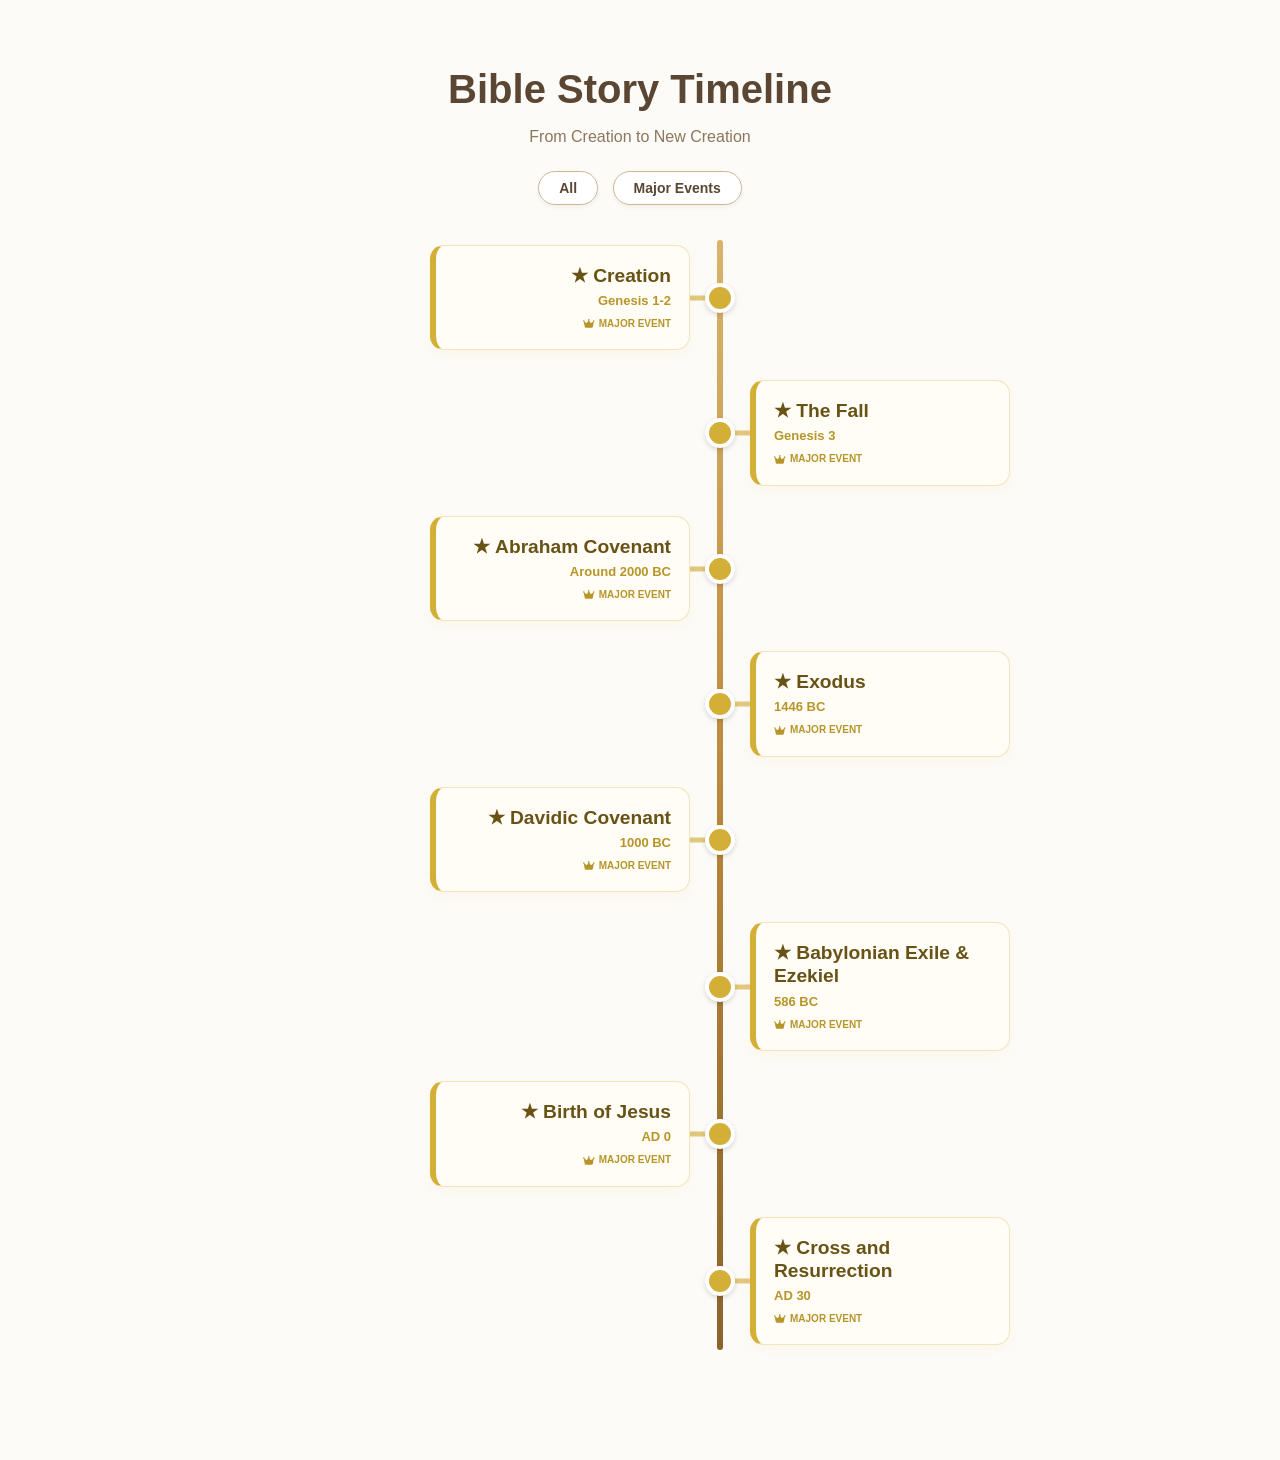
==== index.html @ 594bf382 "initial" ====
<!DOCTYPE html>
<html lang="en">

<head>
  <meta charset="UTF-8">
  <meta name="viewport" content="width=device-width, initial-scale=1.0">
  <title>Bible Timeline</title>
  <link rel="stylesheet" href="style.css">
  <link rel="stylesheet" href="https://cdnjs.cloudflare.com/ajax/libs/font-awesome/6.4.0/css/all.min.css">
</head>

<body>

  <header>
    <h1>Bible Story Timeline</h1>
    <p>From Creation to New Creation</p>
    <div class="filters">
      <button onclick="filterEvents('all')">All</button>
      <button onclick="filterEvents('major')">Major Events</button>
      <!-- <button onclick="filterEvents('minor')">Minor Events</button> -->
    </div>
  </header>

  <div class="page">
    <div id="leftDetail" class="detail left-detail"></div>

    <div id="timeline" class="timeline"></div>

    <div id="rightDetail" class="detail right-detail"></div>
  </div>

  <div id="mobileModal" class="modal-overlay" onclick="closeMobileModal(event)">
    <div class="modal-content">
      <button class="modal-close" onclick="closeMobileModal(event)">
        <i class="fa-solid fa-xmark"></i>
      </button>
      <div id="modalBody"></div>
    </div>
  </div>

  <script src="app.js"></script>
</body>

</html>
---- style.css ----
body {
  margin: 0;
  font-family: "Segoe UI", -apple-system, BlinkMacSystemFont, Roboto, sans-serif;
  background: #fdfbf7;
  color: #3e3225;
}

header {
  text-align: center;
  padding: 40px 20px 20px;
}

header h1 {
  font-size: 40px;
  color: #5a4632;
  margin-bottom: 8px;
  font-weight: 800;
}

header p {
  font-size: 16px;
  color: #8c765c;
  margin-bottom: 20px;
}

.filters button {
  padding: 8px 20px;
  border-radius: 25px;
  border: 1px solid #d1b894;
  background: white;
  color: #5a4632;
  font-size: 14px;
  cursor: pointer;
  margin: 5px;
  font-weight: 600;
  transition: all 0.25s ease;
  box-shadow: 0 2px 5px rgba(0,0,0,0.05);
}

.filters button:hover {
  background: #f3eae0;
  border-color: #b08b57;
  transform: translateY(-1px);
}

/* =================
DESKTOP GRID LAYOUT (PERFECTLY CENTERED)
================= */
.page {
  display: grid;
  grid-template-columns: minmax(340px, 1fr) 640px minmax(340px, 1fr);
  gap: 40px;
  max-width: 1600px;
  margin: 0 auto 100px;
  padding: 0 20px;
  align-items: start;
}

/* =================
DESKTOP DETAIL CARD PANELS
================= */
.detail {
  background: white;
  border-radius: 16px;
  padding: 24px;
  box-shadow: 0 12px 30px rgba(90, 70, 50, 0.12);
  border: 1px solid rgba(210, 184, 148, 0.2);
  position: sticky;
  top: 40px; 
  height: max-content;
  max-height: calc(100vh - 80px);
  overflow: hidden; /* Prevent both vertical and horizontal scrollbars */
  
  /* Prevent layout shift */
  visibility: hidden;
  opacity: 0;
  pointer-events: none;
  transition: opacity 0.3s ease, transform 0.3s ease, visibility 0.3s;
  transform: translateY(10px);
}

.detail.show {
  visibility: visible;
  opacity: 1;
  pointer-events: auto;
  transform: translateY(0);
}

/* Directional Arrows pointing to the active dot */
.detail::after {
  content: "";
  position: absolute;
  top: var(--arrowY, 40px);
  width: 0;
  height: 0;
  border-style: solid;
  transition: top 0.25s cubic-bezier(0.4, 0, 0.2, 1);
}

.left-detail::after {
  right: -12px;
  border-width: 12px 0 12px 12px;
  border-color: transparent transparent transparent white;
  filter: drop-shadow(4px 2px 2px rgba(90, 70, 50, 0.04));
}

.right-detail::after {
  left: -12px;
  border-width: 12px 12px 12px 0;
  border-color: transparent white transparent transparent;
  filter: drop-shadow(-4px 2px 2px rgba(90, 70, 50, 0.04));
}

/* Space-Saving Content Formats */
.detail h2, .modal-content h2 { color: #5a4632; font-size: 24px; margin-top: 0; margin-bottom: 4px; }
.detail .year, .modal-content .year { display: inline-block; font-size: 13px; color: #b08b57; background: #fbf7f0; padding: 3px 10px; border-radius: 10px; margin-bottom: 12px; border: 1px solid #ebdcc5; font-weight: 600; }
.detail h3, .modal-content h3 { font-size: 13px; text-transform: uppercase; letter-spacing: 0.5px; color: #8c765c; margin-top: 14px; margin-bottom: 4px; padding-bottom: 2px; }
.detail p, .modal-content p, .detail .inline-list, .modal-content .inline-list { font-size: 14px; line-height: 1.5; color: #4a3e31; margin: 0; }
.detail h3 i, .modal-content h3 i { margin-right: 6px; color: #b08b57; }

/* =================
TIMELINE TRACK
================= */
.timeline {
  position: relative;
  box-sizing: border-box;
}

.timeline::before {
  content: "";
  position: absolute;
  left: 50%;
  top: 10px;
  bottom: 10px;
  width: 6px;
  background: linear-gradient(to bottom, #D8B56A, #B98938, #8A642D);
  transform: translateX(-50%);
  z-index: 1;
  border-radius: 999px;
}

.event {
  width: 50%;
  padding: 15px 30px;
  position: relative;
  box-sizing: border-box;
}

.event.left { left: 0; text-align: right; }
.event.right { left: 50%; text-align: left; }

/* =================
CONNECTOR LINES
================= */
.event::before {
  content: "";
  position: absolute;
  top: 50%;
  transform: translateY(-50%);
  height: 4px;
  z-index: 1;
  transition: background 0.3s ease;
}
.event.minor::before { background: #cbd5e1; }
.event.major::before { background: #e2c77d; height: 5px; }

.event.left::before { right: 0; width: 30px; }
.event.right::before { left: 0; width: 30px; }
.event.left.active::before { background: #D4AF37; }
.event.right.active::before { background: #D4AF37; }

/* =================
EVENT CARDS HIERARCHY
================= */
.card {
  border-radius: 14px;
  padding: 18px;
  cursor: pointer;
  position: relative;
  z-index: 2;
  transition: transform .25s, box-shadow .25s, border-color .25s;
}

.card h2 { margin: 0; font-size: 1.2rem; font-weight: 700; line-height: 1.2; }
.card .year { font-size: 13px; margin-top: 6px; font-weight: 600; }

.label {
  display: inline-flex;
  align-items: center;
  gap: 5px;
  font-size: 10px;
  font-weight: 700;
  margin-top: 10px;
}

/* Major (Gold Theme) */
.major .card {
  background: #fffdf6;
  border: 1px solid rgba(212, 175, 55, 0.3);
  border-left: 6px solid #D4AF37;
  box-shadow: 0 4px 12px rgba(212, 175, 55, 0.06);
}
.major .card h2 { color: #685216; }
.major .card .year { color: #b79528; }
.major-label { color: #b79528; }
.major .card:hover { transform: translateY(-4px) scale(1.02); box-shadow: 0 14px 28px rgba(212, 175, 55, 0.16); }

/* Minor (Blue/Grey Theme) */
.minor .card {
  background: white;
  border: 1px solid rgba(91, 125, 189, 0.15);
  border-left: 4px solid #5B7DBD;
  box-shadow: 0 4px 12px rgba(90, 70, 50, 0.03);
}
.minor .card h2 { color: #334155; }
.minor .card .year { color: #64748b; }
.minor-label { color: #5B7DBD; }
.minor .card:hover { transform: translateY(-4px) scale(1.02); box-shadow: 0 14px 28px rgba(90, 70, 50, 0.1); }

/* =================
TIMELINE DOTS
================= */
.dot {
  position: absolute;
  top: 50%;
  border-radius: 50%;
  cursor: pointer;
  z-index: 3;
  transition: transform 0.25s, box-shadow 0.25s;
}

.event.left .dot { right: 0; transform: translate(50%, -50%); }
.event.right .dot { left: 0; transform: translate(-50%, -50%); }

.major .dot { width: 22px; height: 22px; background: #D4AF37; border: 4px solid white; box-shadow: 0 2px 5px rgba(0,0,0,0.15); }
.minor .dot { width: 14px; height: 14px; background: #5B7DBD; border: 3px solid white; box-shadow: 0 2px 4px rgba(0,0,0,0.1); }

/* Active Selection States */
.event.active.major .card { border: 2px solid #D4AF37; border-left: 6px solid #D4AF37; box-shadow: 0 0 0 4px rgba(212, 175, 55, 0.2); }
.event.active.minor .card { border: 2px solid #5B7DBD; border-left: 4px solid #5B7DBD; box-shadow: 0 0 0 4px rgba(91, 125, 189, 0.2); }
.event.active.major .dot { box-shadow: 0 0 0 8px rgba(212, 175, 55, 0.25); transform: translate(calc(var(--dir, 1) * 50%), -50%) scale(1.2); }
.event.active.minor .dot { box-shadow: 0 0 0 6px rgba(91, 125, 189, 0.25); transform: translate(calc(var(--dir, 1) * 50%), -50%) scale(1.25); }
.event.left { --dir: 1; }
.event.right { --dir: -1; }

/* =================
MOBILE RESPONSIVE MODAL OVERLAY
================= */
.modal-overlay {
  position: fixed;
  top: 0; left: 0;
  width: 100%; height: 100%;
  background: rgba(62, 50, 37, 0.6);
  backdrop-filter: blur(4px);
  z-index: 100;
  display: flex;
  align-items: center;
  justify-content: center;
  opacity: 0;
  pointer-events: none;
  transition: opacity 0.3s ease;
  padding: 20px;
  box-sizing: border-box;
}

.modal-overlay.show {
  opacity: 1;
  pointer-events: auto;
}

.modal-content {
  background: white;
  width: 100%;
  max-width: 500px;
  border-radius: 20px;
  padding: 30px 24px 24px;
  position: relative;
  box-shadow: 0 20px 40px rgba(0,0,0,0.2);
  transform: translateY(20px);
  transition: transform 0.3s ease;
  max-height: 90vh;
  overflow-y: auto;
}

.modal-overlay.show .modal-content {
  transform: translateY(0);
}

.modal-close {
  position: absolute;
  top: 16px;
  right: 16px;
  background: #f3eae0;
  border: none;
  width: 32px;
  height: 32px;
  border-radius: 50%;
  display: flex;
  align-items: center;
  justify-content: center;
  cursor: pointer;
  color: #5a4632;
  font-size: 16px;
  transition: background 0.2s;
}

.modal-close:hover {
  background: #ebdcc5;
}

/* =================
RESPONSIVE DESIGN SYSTEM MEDIA QUERY
================= */
@media (max-width: 992px) {
  /* Collapse to a single-column layout on smaller viewports */
  .page {
    grid-template-columns: 1fr;
    gap: 0;
    max-width: 650px;
  }
  
  /* Hide standard desktop detail panels entirely */
  .detail {
    display: none !important;
  }

  /* Force the central guide track line to align left side */
  .timeline::before {
    left: 20px;
    transform: none;
  }

  /* Overwrite alternating positions into a single down-track flow */
  .event.left, .event.right {
    width: 100%;
    left: 0;
    padding-left: 50px;
    padding-right: 10px;
    text-align: left;
  }

  /* Force horizontal connection stems to target the left-aligned track */
  .event::before {
    left: 20px !important;
    right: auto !important;
    width: 30px !important;
  }

  /* Re-route individual event dots cleanly over the left track guide */
  .event.left .dot, .event.right .dot {
    left: 20px !important;
    right: auto !important;
    transform: translate(-50%, -50%) !important;
  }
  
  .event.active.major .dot, .event.active.minor .dot {
    transform: translate(-50%, -50%) scale(1.2) !important;
  }
}
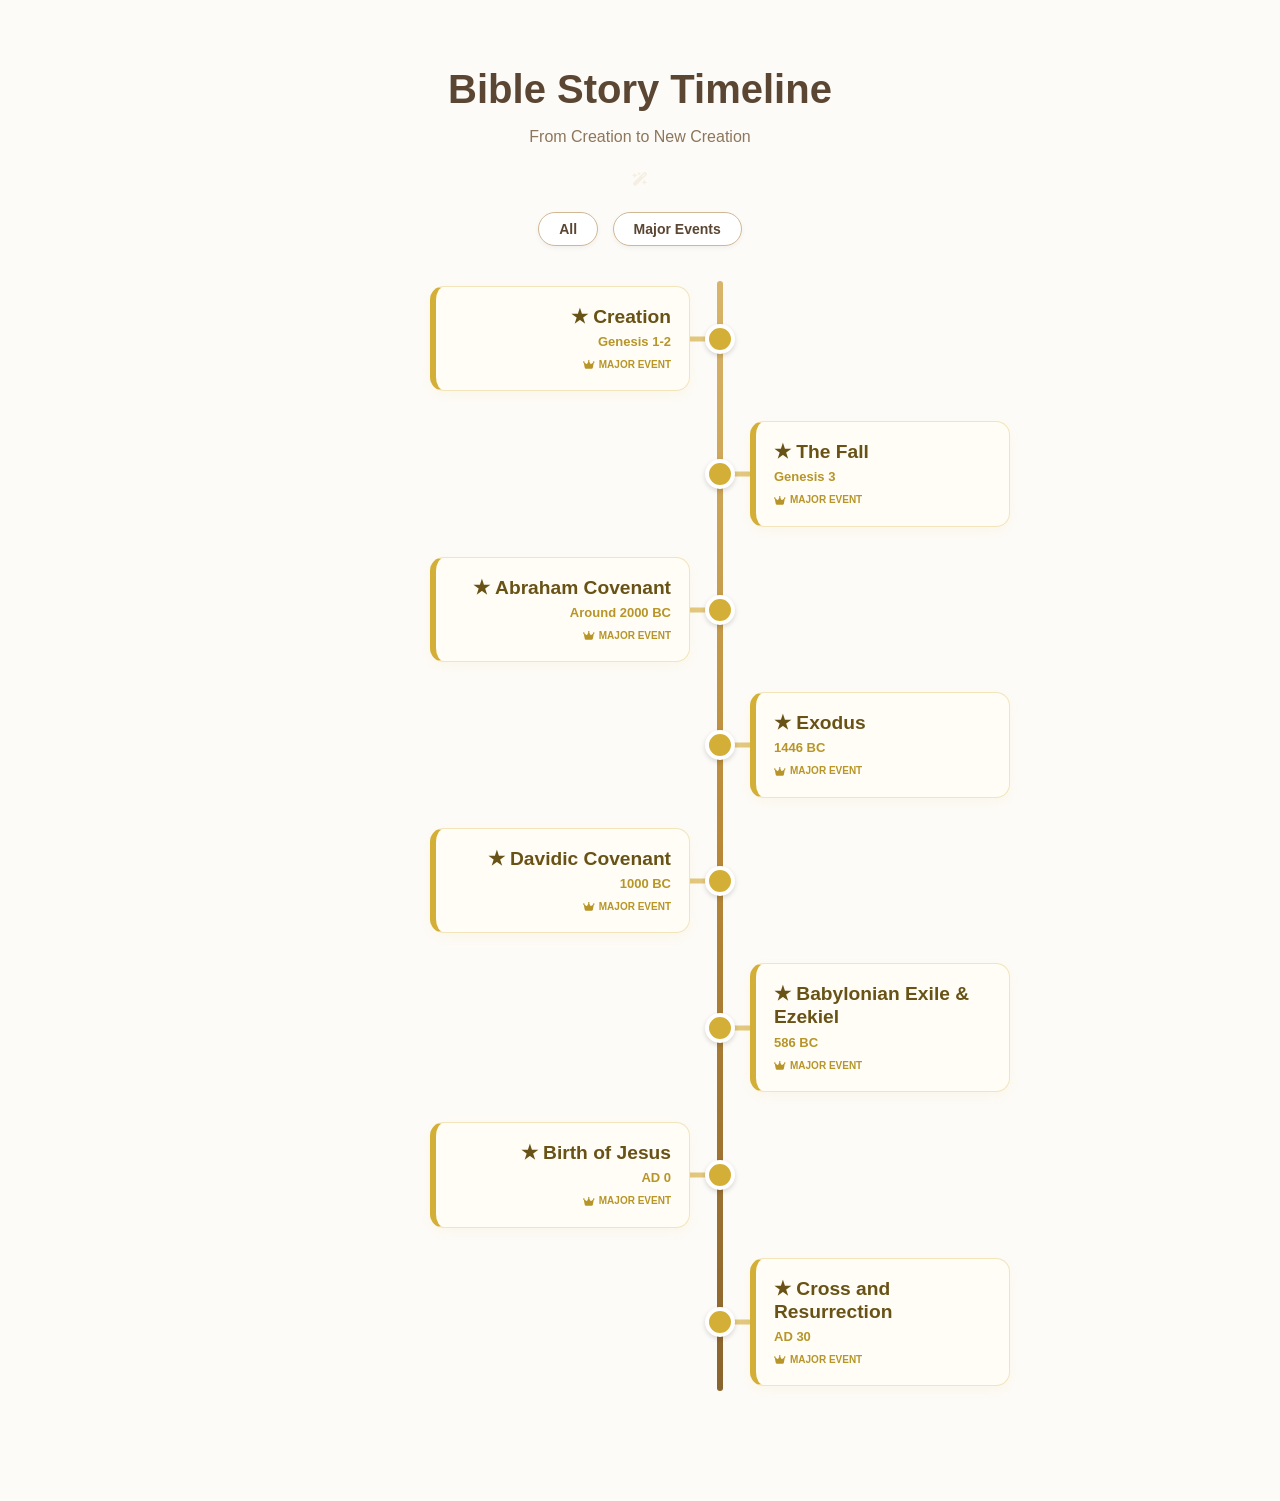
==== commit e1943671: "add easter egg" ====
--- a/index.html
+++ b/index.html
@@ -14,6 +14,11 @@
   <header>
     <h1>Bible Story Timeline</h1>
     <p>From Creation to New Creation</p>
+
+    <button id="easterEggBtn" class="easter-egg-btn" onclick="revealEasterEgg()" title="???">
+      <i class="fa-solid fa-wand-magic-sparkles"></i>
+    </button>
+
     <div class="filters">
       <button onclick="filterEvents('all')">All</button>
       <button onclick="filterEvents('major')">Major Events</button>
--- a/style.css
+++ b/style.css
@@ -1,3 +1,47 @@
+/* =================
+EASTER EGG BUTTON
+================= */
+.easter-egg-btn {
+  background: transparent;
+  border: none;
+  color: #ebdcc5;
+  /* Blends closely into the warm background */
+  cursor: pointer;
+  font-size: 14px;
+  margin-bottom: 15px;
+  padding: 5px;
+  transition: all 0.3s ease;
+  opacity: 0.4;
+}
+
+.easter-egg-btn:hover {
+  opacity: 1;
+  color: #b08b57;
+  transform: scale(1.2) rotate(15deg);
+}
+
+/* State when the user clicks and unlocks it */
+.easter-egg-btn.unlocked {
+  opacity: 1;
+  color: #D4AF37;
+  text-shadow: 0 0 8px rgba(212, 175, 55, 0.6);
+  animation: pulseGold 2s infinite;
+}
+
+@keyframes pulseGold {
+  0% {
+    transform: scale(1);
+  }
+
+  50% {
+    transform: scale(1.1);
+  }
+
+  100% {
+    transform: scale(1);
+  }
+}
+
 body {
   margin: 0;
   font-family: "Segoe UI", -apple-system, BlinkMacSystemFont, Roboto, sans-serif;
@@ -34,7 +78,7 @@
   margin: 5px;
   font-weight: 600;
   transition: all 0.25s ease;
-  box-shadow: 0 2px 5px rgba(0,0,0,0.05);
+  box-shadow: 0 2px 5px rgba(0, 0, 0, 0.05);
 }
 
 .filters button:hover {
@@ -66,11 +110,12 @@
   box-shadow: 0 12px 30px rgba(90, 70, 50, 0.12);
   border: 1px solid rgba(210, 184, 148, 0.2);
   position: sticky;
-  top: 40px; 
+  top: 40px;
   height: max-content;
   max-height: calc(100vh - 80px);
-  overflow: hidden; /* Prevent both vertical and horizontal scrollbars */
-  
+  overflow: hidden;
+  /* Prevent both vertical and horizontal scrollbars */
+
   /* Prevent layout shift */
   visibility: hidden;
   opacity: 0;
@@ -111,12 +156,70 @@
   filter: drop-shadow(-4px 2px 2px rgba(90, 70, 50, 0.04));
 }
 
-/* Space-Saving Content Formats */
-.detail h2, .modal-content h2 { color: #5a4632; font-size: 24px; margin-top: 0; margin-bottom: 4px; }
-.detail .year, .modal-content .year { display: inline-block; font-size: 13px; color: #b08b57; background: #fbf7f0; padding: 3px 10px; border-radius: 10px; margin-bottom: 12px; border: 1px solid #ebdcc5; font-weight: 600; }
-.detail h3, .modal-content h3 { font-size: 13px; text-transform: uppercase; letter-spacing: 0.5px; color: #8c765c; margin-top: 14px; margin-bottom: 4px; padding-bottom: 2px; }
-.detail p, .modal-content p, .detail .inline-list, .modal-content .inline-list { font-size: 14px; line-height: 1.5; color: #4a3e31; margin: 0; }
-.detail h3 i, .modal-content h3 i { margin-right: 6px; color: #b08b57; }
+/* Space-Saving Content Formats & Readability Polishes */
+.detail h2,
+.modal-content h2 {
+  color: #5a4632;
+  font-size: 24px;
+  margin-top: 0;
+  margin-bottom: 4px;
+}
+
+.detail .year,
+.modal-content .year {
+  display: inline-block;
+  font-size: 13px;
+  color: #b08b57;
+  background: #fbf7f0;
+  padding: 3px 10px;
+  border-radius: 10px;
+  margin-bottom: 12px;
+  border: 1px solid #ebdcc5;
+  font-weight: 600;
+}
+
+/* UPDATED: Structured spacing and grid adjustments for text alignment */
+.detail h3,
+.modal-content h3 {
+  font-size: 13px;
+  text-transform: uppercase;
+  letter-spacing: 0.8px;
+  color: #8c765c;
+  margin-top: 20px;
+  margin-bottom: 6px;
+  font-weight: 700;
+  display: flex;
+  align-items: center;
+  gap: 8px;
+}
+
+/* UPDATED: Subtle border dividers that do not render on the first section element */
+.detail h3:not(:first-of-type),
+.modal-content h3:not(:first-of-type) {
+  border-top: 1px solid rgba(210, 184, 148, 0.25);
+  padding-top: 16px;
+  margin-top: 22px;
+}
+
+/* UPDATED: Muted text adjustments to establish clearer line contrast boundaries */
+.detail p,
+.modal-content p,
+.detail .inline-list,
+.modal-content .inline-list {
+  font-size: 14.5px;
+  line-height: 1.6;
+  color: #574c3f;
+  margin: 0;
+}
+
+/* UPDATED: Mutes icons slightly so they support readability instead of competing for color attention */
+.detail h3 i,
+.modal-content h3 i {
+  margin-right: 6px;
+  color: #b08b57;
+  opacity: 0.85;
+  font-size: 14px;
+}
 
 /* =================
 TIMELINE TRACK
@@ -146,8 +249,15 @@
   box-sizing: border-box;
 }
 
-.event.left { left: 0; text-align: right; }
-.event.right { left: 50%; text-align: left; }
+.event.left {
+  left: 0;
+  text-align: right;
+}
+
+.event.right {
+  left: 50%;
+  text-align: left;
+}
 
 /* =================
 CONNECTOR LINES
@@ -161,13 +271,33 @@
   z-index: 1;
   transition: background 0.3s ease;
 }
-.event.minor::before { background: #cbd5e1; }
-.event.major::before { background: #e2c77d; height: 5px; }
-
-.event.left::before { right: 0; width: 30px; }
-.event.right::before { left: 0; width: 30px; }
-.event.left.active::before { background: #D4AF37; }
-.event.right.active::before { background: #D4AF37; }
+
+.event.minor::before {
+  background: #cbd5e1;
+}
+
+.event.major::before {
+  background: #e2c77d;
+  height: 5px;
+}
+
+.event.left::before {
+  right: 0;
+  width: 30px;
+}
+
+.event.right::before {
+  left: 0;
+  width: 30px;
+}
+
+.event.left.active::before {
+  background: #D4AF37;
+}
+
+.event.right.active::before {
+  background: #D4AF37;
+}
 
 /* =================
 EVENT CARDS HIERARCHY
@@ -181,8 +311,18 @@
   transition: transform .25s, box-shadow .25s, border-color .25s;
 }
 
-.card h2 { margin: 0; font-size: 1.2rem; font-weight: 700; line-height: 1.2; }
-.card .year { font-size: 13px; margin-top: 6px; font-weight: 600; }
+.card h2 {
+  margin: 0;
+  font-size: 1.2rem;
+  font-weight: 700;
+  line-height: 1.2;
+}
+
+.card .year {
+  font-size: 13px;
+  margin-top: 6px;
+  font-weight: 600;
+}
 
 .label {
   display: inline-flex;
@@ -200,10 +340,23 @@
   border-left: 6px solid #D4AF37;
   box-shadow: 0 4px 12px rgba(212, 175, 55, 0.06);
 }
-.major .card h2 { color: #685216; }
-.major .card .year { color: #b79528; }
-.major-label { color: #b79528; }
-.major .card:hover { transform: translateY(-4px) scale(1.02); box-shadow: 0 14px 28px rgba(212, 175, 55, 0.16); }
+
+.major .card h2 {
+  color: #685216;
+}
+
+.major .card .year {
+  color: #b79528;
+}
+
+.major-label {
+  color: #b79528;
+}
+
+.major .card:hover {
+  transform: translateY(-4px) scale(1.02);
+  box-shadow: 0 14px 28px rgba(212, 175, 55, 0.16);
+}
 
 /* Minor (Blue/Grey Theme) */
 .minor .card {
@@ -212,10 +365,23 @@
   border-left: 4px solid #5B7DBD;
   box-shadow: 0 4px 12px rgba(90, 70, 50, 0.03);
 }
-.minor .card h2 { color: #334155; }
-.minor .card .year { color: #64748b; }
-.minor-label { color: #5B7DBD; }
-.minor .card:hover { transform: translateY(-4px) scale(1.02); box-shadow: 0 14px 28px rgba(90, 70, 50, 0.1); }
+
+.minor .card h2 {
+  color: #334155;
+}
+
+.minor .card .year {
+  color: #64748b;
+}
+
+.minor-label {
+  color: #5B7DBD;
+}
+
+.minor .card:hover {
+  transform: translateY(-4px) scale(1.02);
+  box-shadow: 0 14px 28px rgba(90, 70, 50, 0.1);
+}
 
 /* =================
 TIMELINE DOTS
@@ -229,27 +395,72 @@
   transition: transform 0.25s, box-shadow 0.25s;
 }
 
-.event.left .dot { right: 0; transform: translate(50%, -50%); }
-.event.right .dot { left: 0; transform: translate(-50%, -50%); }
-
-.major .dot { width: 22px; height: 22px; background: #D4AF37; border: 4px solid white; box-shadow: 0 2px 5px rgba(0,0,0,0.15); }
-.minor .dot { width: 14px; height: 14px; background: #5B7DBD; border: 3px solid white; box-shadow: 0 2px 4px rgba(0,0,0,0.1); }
+.event.left .dot {
+  right: 0;
+  transform: translate(50%, -50%);
+}
+
+.event.right .dot {
+  left: 0;
+  transform: translate(-50%, -50%);
+}
+
+.major .dot {
+  width: 22px;
+  height: 22px;
+  background: #D4AF37;
+  border: 4px solid white;
+  box-shadow: 0 2px 5px rgba(0, 0, 0, 0.15);
+}
+
+.minor .dot {
+  width: 14px;
+  height: 14px;
+  background: #5B7DBD;
+  border: 3px solid white;
+  box-shadow: 0 2px 4px rgba(0, 0, 0, 0.1);
+}
 
 /* Active Selection States */
-.event.active.major .card { border: 2px solid #D4AF37; border-left: 6px solid #D4AF37; box-shadow: 0 0 0 4px rgba(212, 175, 55, 0.2); }
-.event.active.minor .card { border: 2px solid #5B7DBD; border-left: 4px solid #5B7DBD; box-shadow: 0 0 0 4px rgba(91, 125, 189, 0.2); }
-.event.active.major .dot { box-shadow: 0 0 0 8px rgba(212, 175, 55, 0.25); transform: translate(calc(var(--dir, 1) * 50%), -50%) scale(1.2); }
-.event.active.minor .dot { box-shadow: 0 0 0 6px rgba(91, 125, 189, 0.25); transform: translate(calc(var(--dir, 1) * 50%), -50%) scale(1.25); }
-.event.left { --dir: 1; }
-.event.right { --dir: -1; }
+.event.active.major .card {
+  border: 2px solid #D4AF37;
+  border-left: 6px solid #D4AF37;
+  box-shadow: 0 0 0 4px rgba(212, 175, 55, 0.2);
+}
+
+.event.active.minor .card {
+  border: 2px solid #5B7DBD;
+  border-left: 4px solid #5B7DBD;
+  box-shadow: 0 0 0 4px rgba(91, 125, 189, 0.2);
+}
+
+.event.active.major .dot {
+  box-shadow: 0 0 0 8px rgba(212, 175, 55, 0.25);
+  transform: translate(calc(var(--dir, 1) * 50%), -50%) scale(1.2);
+}
+
+.event.active.minor .dot {
+  box-shadow: 0 0 0 6px rgba(91, 125, 189, 0.25);
+  transform: translate(calc(var(--dir, 1) * 50%), -50%) scale(1.25);
+}
+
+.event.left {
+  --dir: 1;
+}
+
+.event.right {
+  --dir: -1;
+}
 
 /* =================
 MOBILE RESPONSIVE MODAL OVERLAY
 ================= */
 .modal-overlay {
   position: fixed;
-  top: 0; left: 0;
-  width: 100%; height: 100%;
+  top: 0;
+  left: 0;
+  width: 100%;
+  height: 100%;
   background: rgba(62, 50, 37, 0.6);
   backdrop-filter: blur(4px);
   z-index: 100;
@@ -275,7 +486,7 @@
   border-radius: 20px;
   padding: 30px 24px 24px;
   position: relative;
-  box-shadow: 0 20px 40px rgba(0,0,0,0.2);
+  box-shadow: 0 20px 40px rgba(0, 0, 0, 0.2);
   transform: translateY(20px);
   transition: transform 0.3s ease;
   max-height: 90vh;
@@ -312,13 +523,14 @@
 RESPONSIVE DESIGN SYSTEM MEDIA QUERY
 ================= */
 @media (max-width: 992px) {
+
   /* Collapse to a single-column layout on smaller viewports */
   .page {
     grid-template-columns: 1fr;
     gap: 0;
     max-width: 650px;
   }
-  
+
   /* Hide standard desktop detail panels entirely */
   .detail {
     display: none !important;
@@ -331,7 +543,8 @@
   }
 
   /* Overwrite alternating positions into a single down-track flow */
-  .event.left, .event.right {
+  .event.left,
+  .event.right {
     width: 100%;
     left: 0;
     padding-left: 50px;
@@ -347,13 +560,15 @@
   }
 
   /* Re-route individual event dots cleanly over the left track guide */
-  .event.left .dot, .event.right .dot {
+  .event.left .dot,
+  .event.right .dot {
     left: 20px !important;
     right: auto !important;
     transform: translate(-50%, -50%) !important;
   }
-  
-  .event.active.major .dot, .event.active.minor .dot {
+
+  .event.active.major .dot,
+  .event.active.minor .dot {
     transform: translate(-50%, -50%) scale(1.2) !important;
   }
 }
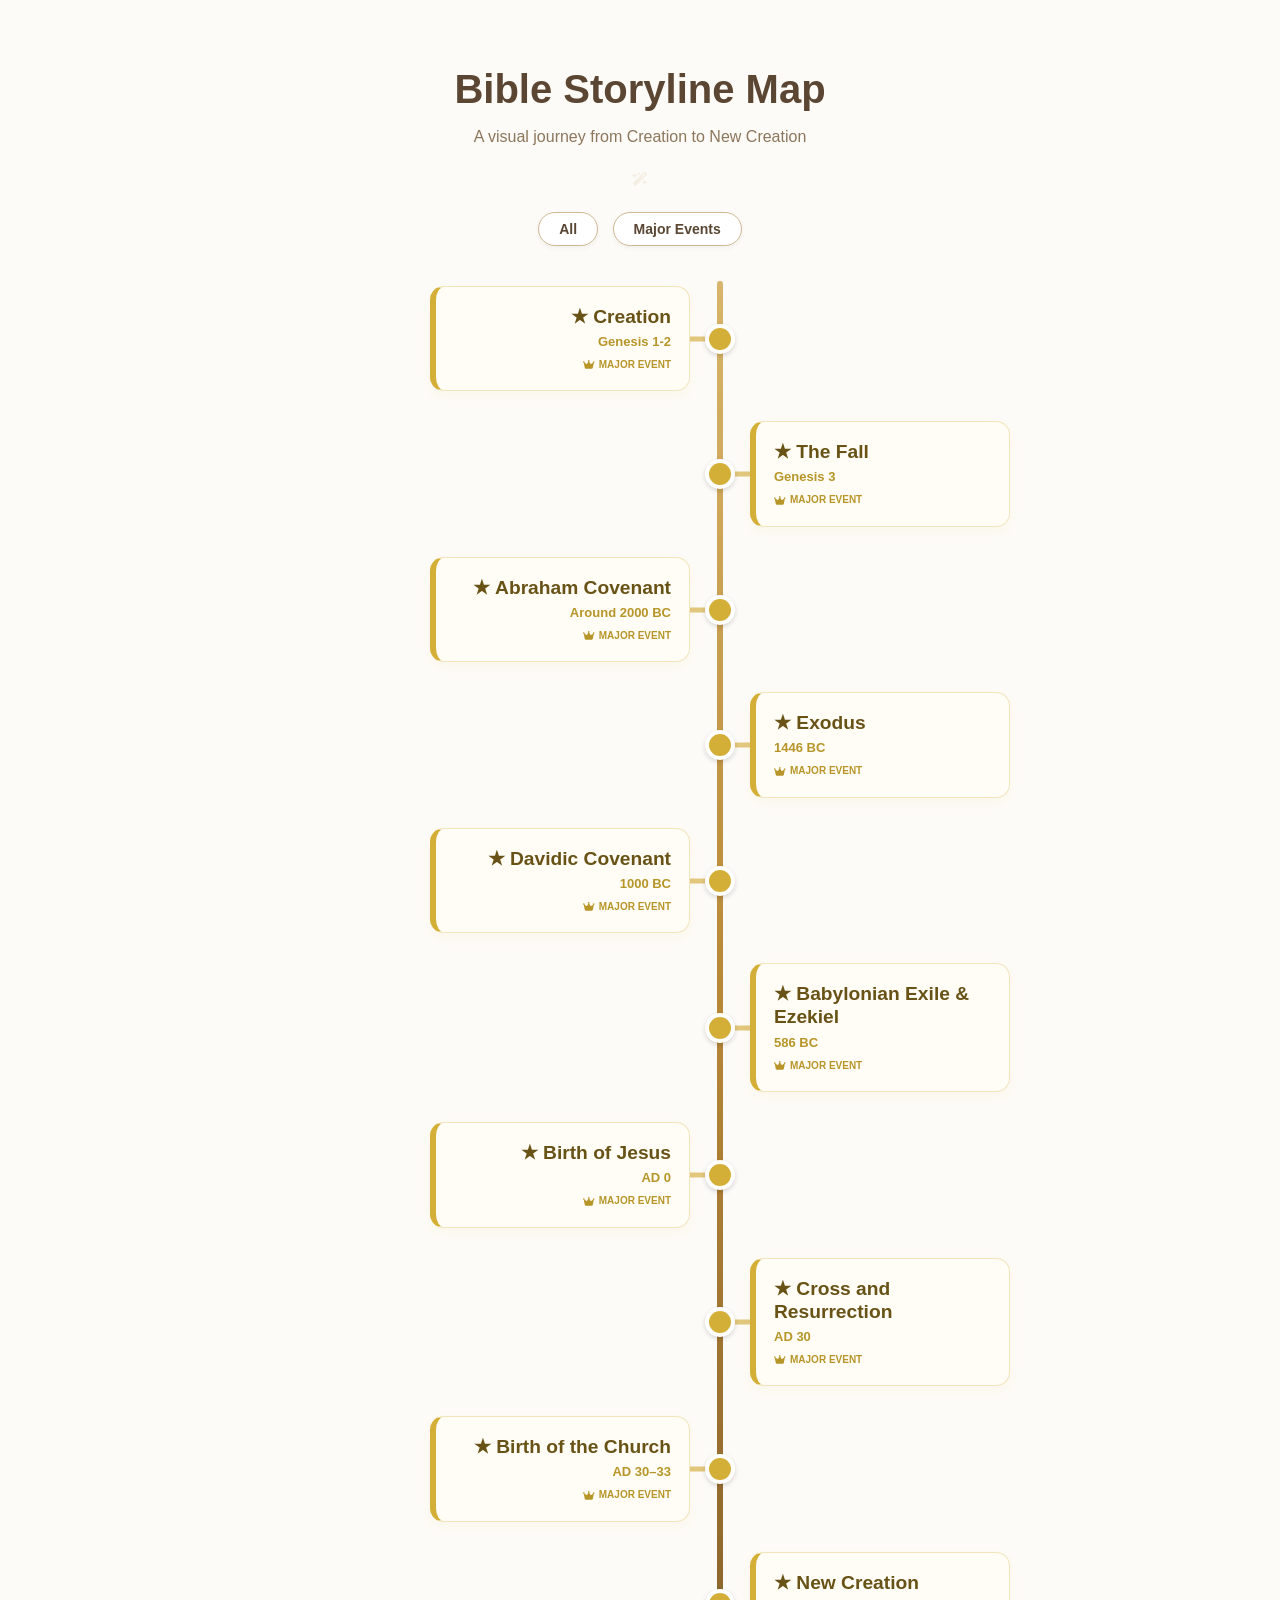
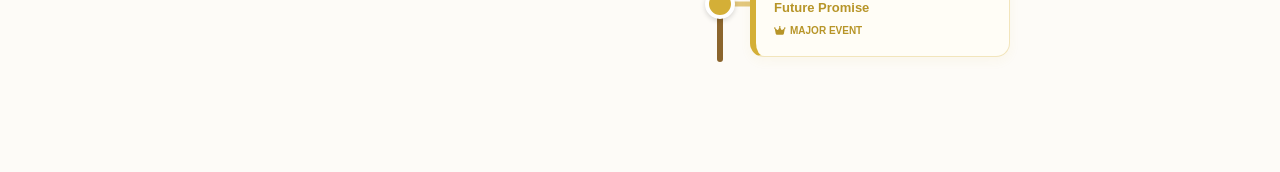
==== commit 66cfd32b: "make cross red and add more content" ====
--- a/index.html
+++ b/index.html
@@ -12,8 +12,8 @@
 <body>
 
   <header>
-    <h1>Bible Story Timeline</h1>
-    <p>From Creation to New Creation</p>
+    <h1>Bible Storyline Map</h1>
+    <p>A visual journey from Creation to New Creation</p>
 
     <button id="easterEggBtn" class="easter-egg-btn" onclick="revealEasterEgg()" title="???">
       <i class="fa-solid fa-wand-magic-sparkles"></i>
--- a/style.css
+++ b/style.css
@@ -103,6 +103,10 @@
 /* =================
 DESKTOP DETAIL CARD PANELS
 ================= */
+.jesus-icon {
+  color: #c62828 !important;
+}
+
 .detail {
   background: white;
   border-radius: 16px;
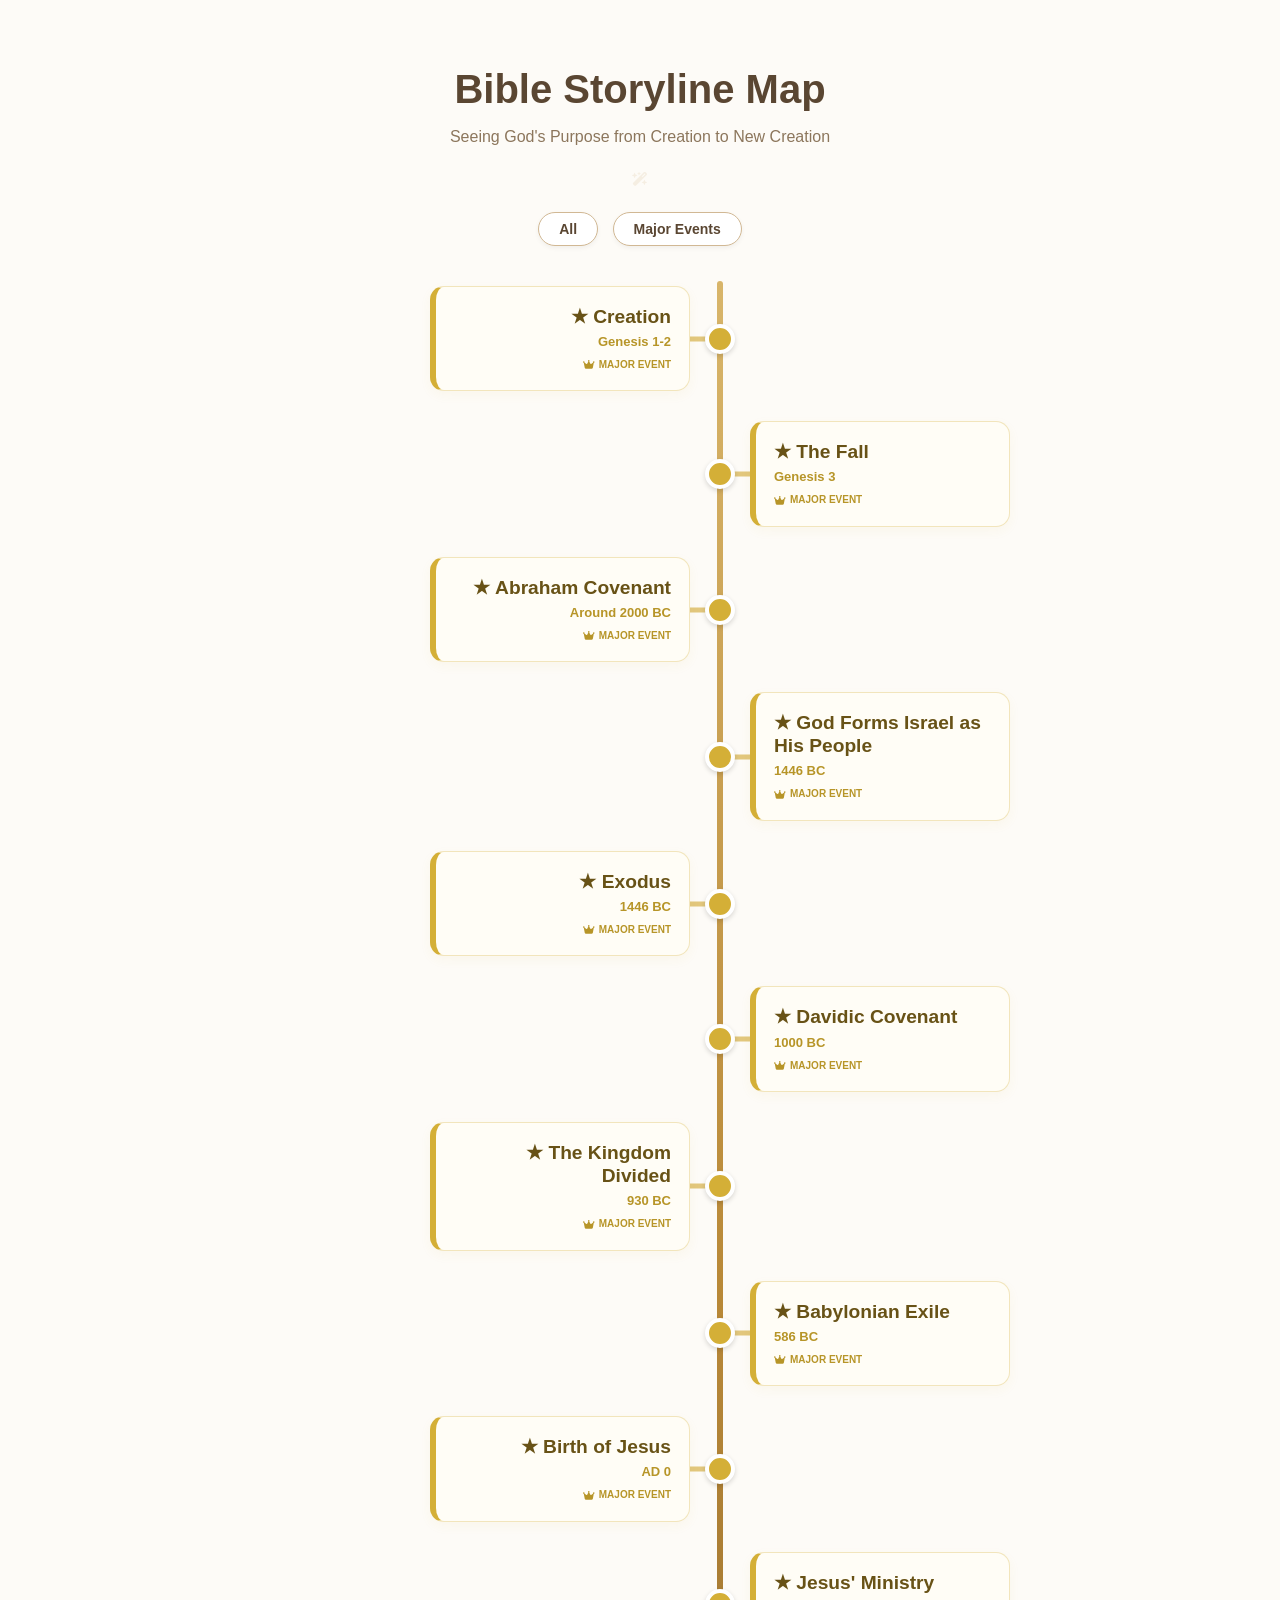
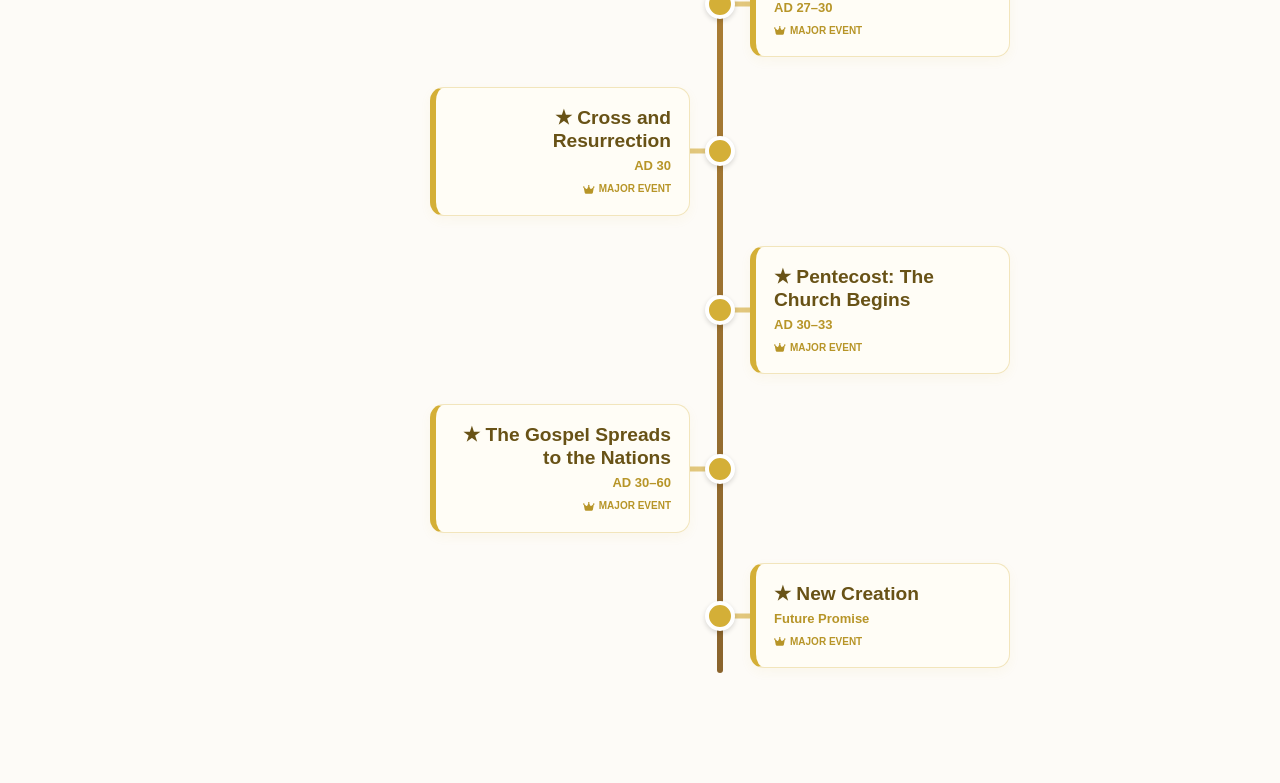
==== commit fc7fb3a5: "." ====
--- a/index.html
+++ b/index.html
@@ -13,7 +13,7 @@
 
   <header>
     <h1>Bible Storyline Map</h1>
-    <p>A visual journey from Creation to New Creation</p>
+    <p>Seeing God's Purpose from Creation to New Creation</p>
 
     <button id="easterEggBtn" class="easter-egg-btn" onclick="revealEasterEgg()" title="???">
       <i class="fa-solid fa-wand-magic-sparkles"></i>
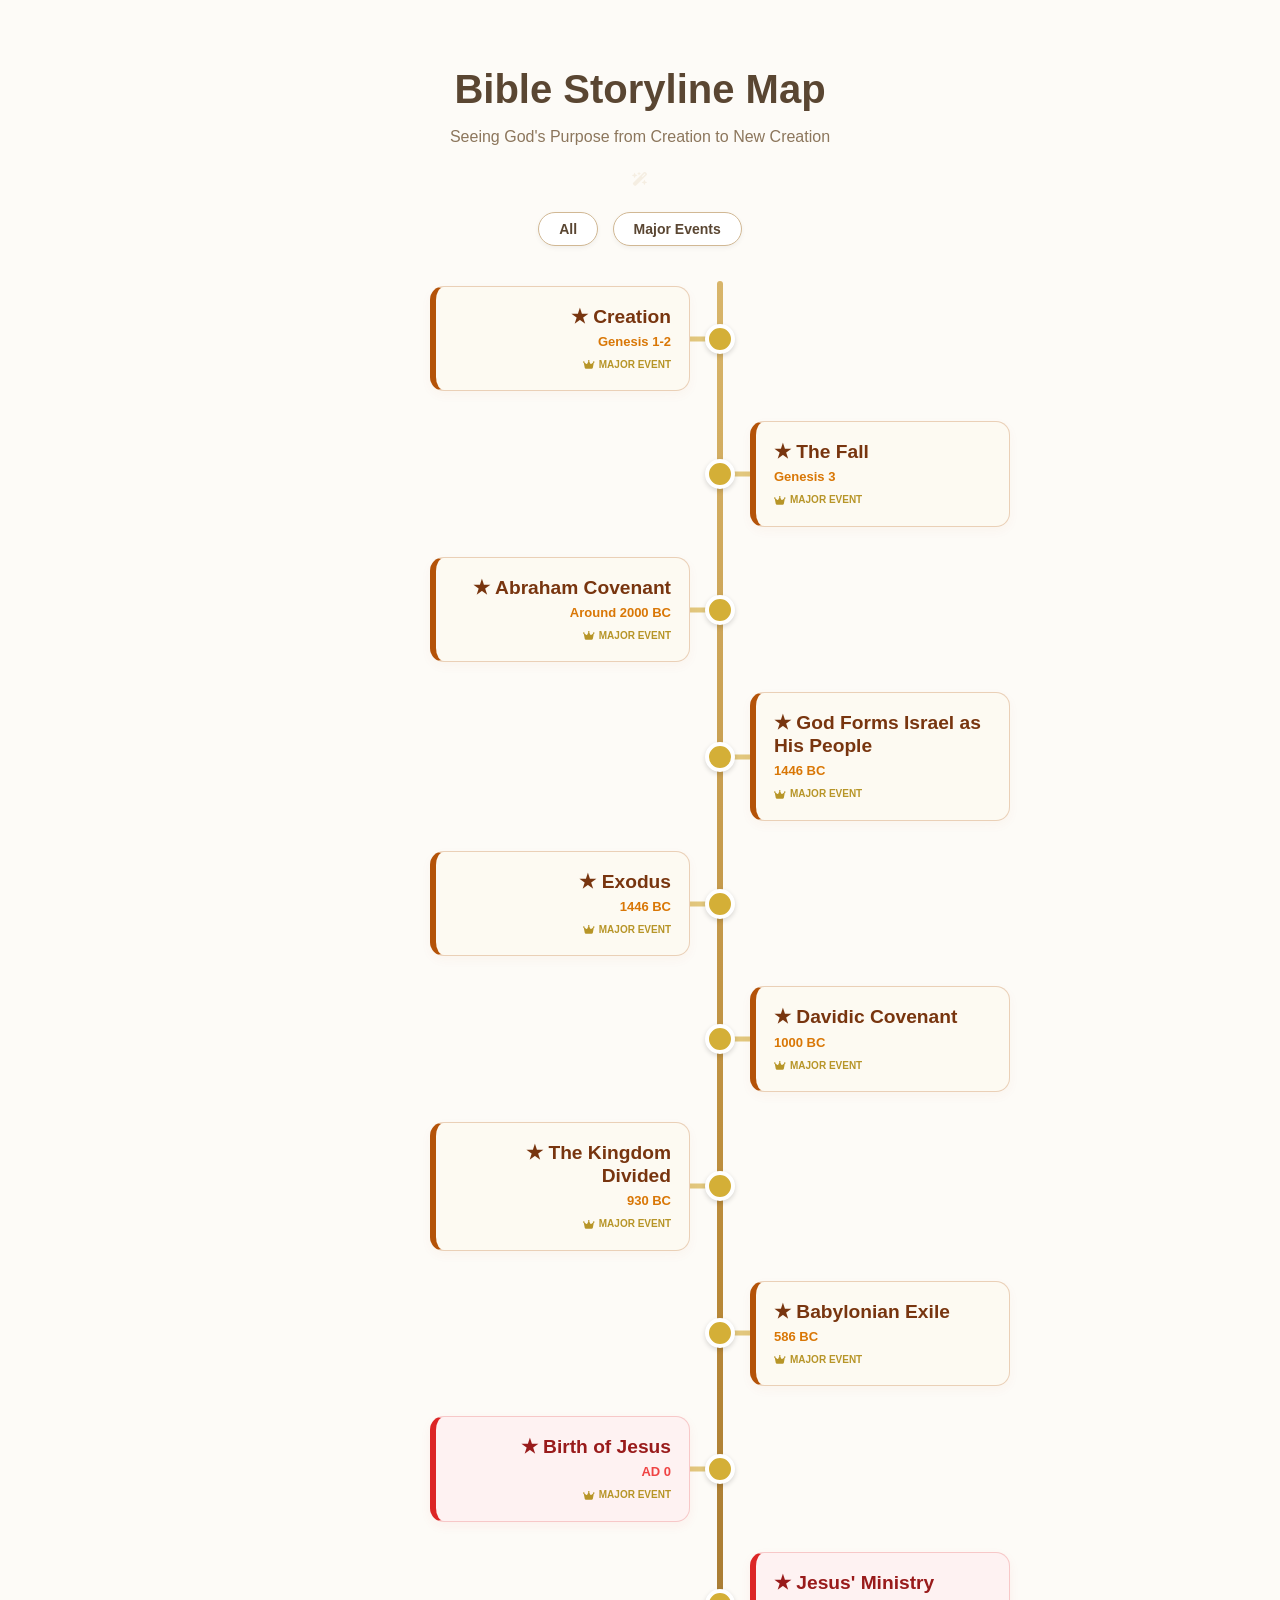
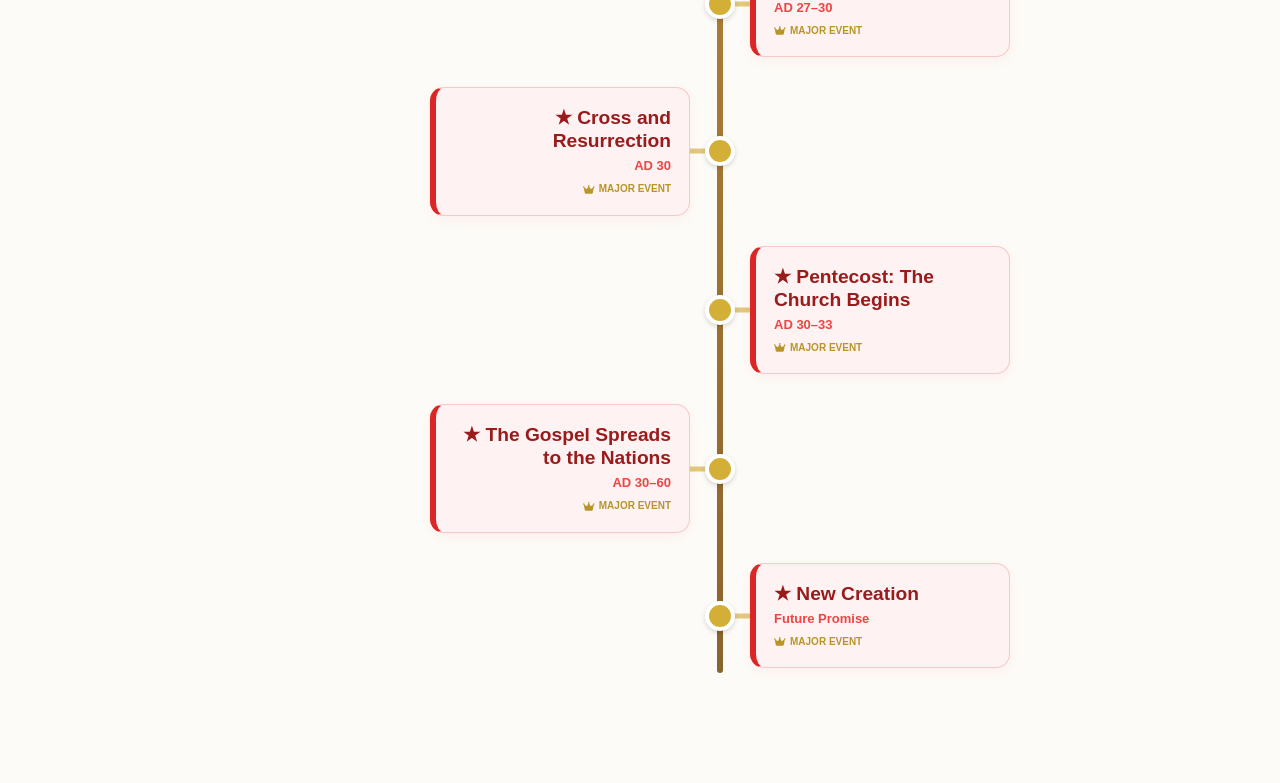
==== commit af5d29bb: "ot and nt and enhance connection to Jesus ui ux" ====
--- a/index.html
+++ b/index.html
@@ -5,7 +5,16 @@
   <meta charset="UTF-8">
   <meta name="viewport" content="width=device-width, initial-scale=1.0">
   <title>Bible Timeline</title>
-  <link rel="stylesheet" href="style.css">
+
+  <!-- 1. Layout boundaries and structural alignment systems -->
+  <link rel="stylesheet" href="css/timeline.css">
+
+  <!-- 2. Reusable core UI blocks and interactive custom components -->
+  <link rel="stylesheet" href="css/ui.css">
+
+  <!-- 3. Overall global application frame hooks and body definitions -->
+  <link rel="stylesheet" href="css/app.css">
+
   <link rel="stylesheet" href="https://cdnjs.cloudflare.com/ajax/libs/font-awesome/6.4.0/css/all.min.css">
 </head>
 
@@ -43,7 +52,13 @@
     </div>
   </div>
 
-  <script src="app.js"></script>
+  <!-- Data object should load first -->
+  <script src="js/events.js"></script>
+
+  <!-- App Logic Layout Blocks -->
+  <script src="js/timeline.js"></script>
+  <script src="js/ui.js"></script>
+  <script src="js/app.js"></script>
 </body>
 
 </html>
--- a/css/timeline.css
+++ b/css/timeline.css
@@ -0,0 +1,190 @@
+/* ==========================================================
+   DESKTOP CORE LAYOUT GRID
+   ========================================================== */
+.page {
+    display: grid;
+    grid-template-columns: minmax(340px, 1fr) 640px minmax(340px, 1fr);
+    gap: 40px;
+    max-width: 1600px;
+    margin: 0 auto 100px;
+    padding: 0 20px;
+    align-items: start;
+}
+
+/* ==========================================================
+   TIMELINE SPINE TRACK
+   ========================================================== */
+.timeline {
+    position: relative;
+    box-sizing: border-box;
+}
+
+.timeline::before {
+    content: "";
+    position: absolute;
+    left: 50%;
+    top: 10px;
+    bottom: 10px;
+    width: 6px;
+    background: linear-gradient(to bottom, #D8B56A, #B98938, #8A642D);
+    transform: translateX(-50%);
+    z-index: 1;
+    border-radius: 999px;
+}
+
+.event {
+    width: 50%;
+    padding: 15px 30px;
+    position: relative;
+    box-sizing: border-box;
+}
+
+.event.left {
+    left: 0;
+    text-align: right;
+}
+
+.event.right {
+    left: 50%;
+    text-align: left;
+}
+
+/* ==========================================================
+   CONNECTOR LINES
+   ========================================================== */
+.event::before {
+    content: "";
+    position: absolute;
+    top: 50%;
+    transform: translateY(-50%);
+    height: 4px;
+    z-index: 1;
+    transition: background 0.3s ease;
+}
+
+.event.minor::before {
+    background: #cbd5e1;
+}
+
+.event.major::before {
+    background: #e2c77d;
+    height: 5px;
+}
+
+.event.left::before {
+    right: 0;
+    width: 30px;
+}
+
+.event.right::before {
+    left: 0;
+    width: 30px;
+}
+
+.event.left.active::before {
+    background: #D4AF37;
+}
+
+.event.right.active::before {
+    background: #D4AF37;
+}
+
+/* ==========================================================
+   TIMELINE DOTS
+   ========================================================== */
+.dot {
+    position: absolute;
+    top: 50%;
+    border-radius: 50%;
+    cursor: pointer;
+    z-index: 3;
+    transition: transform 0.25s, box-shadow 0.25s;
+}
+
+.event.left .dot {
+    right: 0;
+    transform: translate(50%, -50%);
+}
+
+.event.right .dot {
+    left: 0;
+    transform: translate(-50%, -50%);
+}
+
+.major .dot {
+    width: 22px;
+    height: 22px;
+    background: #D4AF37;
+    border: 4px solid white;
+    box-shadow: 0 2px 5px rgba(0, 0, 0, 0.15);
+}
+
+.minor .dot {
+    width: 14px;
+    height: 14px;
+    background: #5B7DBD;
+    border: 3px solid white;
+    box-shadow: 0 2px 4px rgba(0, 0, 0, 0.1);
+}
+
+/* Active Selection Dot Engine Styles */
+.event.active.major .dot {
+    box-shadow: 0 0 0 8px rgba(212, 175, 55, 0.25);
+    transform: translate(calc(var(--dir, 1) * 50%), -50%) scale(1.2);
+}
+
+.event.active.minor .dot {
+    box-shadow: 0 0 0 6px rgba(91, 125, 189, 0.25);
+    transform: translate(calc(var(--dir, 1) * 50%), -50%) scale(1.25);
+}
+
+.event.left {
+    --dir: 1;
+}
+
+.event.right {
+    --dir: -1;
+}
+
+/* ==========================================================
+   RESPONSIVE LAYOUT ENGINE MEDIA QUERY
+   ========================================================== */
+@media (max-width: 992px) {
+    .page {
+        grid-template-columns: 1fr;
+        gap: 0;
+        max-width: 650px;
+    }
+
+    .timeline::before {
+        left: 20px;
+        transform: none;
+    }
+
+    .event.left,
+    .event.right {
+        width: 100%;
+        left: 0;
+        padding-left: 50px;
+        padding-right: 10px;
+        text-align: left;
+    }
+
+    .event::before {
+        left: 20px !important;
+        right: auto !important;
+        width: 30px !important;
+    }
+
+    .event.left .dot,
+    .event.right .dot {
+        left: 20px !important;
+        right: auto !important;
+        transform: translate(-50%, -50%) !important;
+    }
+
+    .event.active.major .dot,
+    .event.active.minor .dot {
+        transform: translate(-50%, -50%) scale(1.2) !important;
+    }
+}
--- a/css/ui.css
+++ b/css/ui.css
@@ -0,0 +1,420 @@
+/* ==========================================================
+   EVENT CARDS HIERARCHY
+   ========================================================== */
+.card {
+    border-radius: 14px;
+    padding: 18px;
+    cursor: pointer;
+    position: relative;
+    z-index: 2;
+    transition: transform .25s, box-shadow .25s, border-color .25s;
+}
+
+.card h2 {
+    margin: 0;
+    font-size: 1.2rem;
+    font-weight: 700;
+    line-height: 1.2;
+}
+
+.card .year {
+    font-size: 13px;
+    margin-top: 6px;
+    font-weight: 600;
+}
+
+.label {
+    display: inline-flex;
+    align-items: center;
+    gap: 5px;
+    font-size: 10px;
+    font-weight: 700;
+    margin-top: 10px;
+}
+
+/* Base Importance Formats: Major (Gold) */
+.major .card {
+    background: #fffdf6;
+    border: 1px solid rgba(212, 175, 55, 0.3);
+    border-left: 6px solid #D4AF37;
+    box-shadow: 0 4px 12px rgba(212, 175, 55, 0.06);
+}
+
+.major .card h2 {
+    color: #685216;
+}
+
+.major .card .year {
+    color: #b79528;
+}
+
+.major-label {
+    color: #b79528;
+}
+
+.major .card:hover {
+    transform: translateY(-4px) scale(1.02);
+    box-shadow: 0 14px 28px rgba(212, 175, 55, 0.16);
+}
+
+/* Base Importance Formats: Minor (Blue/Grey) */
+.minor .card {
+    background: white;
+    border: 1px solid rgba(91, 125, 189, 0.15);
+    border-left: 4px solid #5B7DBD;
+    box-shadow: 0 4px 12px rgba(90, 70, 50, 0.03);
+}
+
+.minor .card h2 {
+    color: #334155;
+}
+
+.minor .card .year {
+    color: #64748b;
+}
+
+.minor-label {
+    color: #5B7DBD;
+}
+
+.minor .card:hover {
+    transform: translateY(-4px) scale(1.02);
+    box-shadow: 0 14px 28px rgba(90, 70, 50, 0.1);
+}
+
+/* Active Selection Cards Engine Styles */
+.event.active.major .card {
+    border: 2px solid #D4AF37;
+    border-left: 6px solid #D4AF37;
+    box-shadow: 0 0 0 4px rgba(212, 175, 55, 0.2);
+}
+
+.event.active.minor .card {
+    border: 2px solid #5B7DBD;
+    border-left: 4px solid #5B7DBD;
+    box-shadow: 0 0 0 4px rgba(91, 125, 189, 0.2);
+}
+
+/* ==========================================================
+   ATMOSPHERIC TESTAMENT COLOR THEMING
+   ========================================================== */
+/* Old Testament (Amber Parchment) */
+.event.testament-ot .card {
+    background: #fdfaf2 !important;
+    border: 1px solid rgba(180, 83, 9, 0.25) !important;
+    border-left: 6px solid #b45309 !important;
+    box-shadow: 0 4px 12px rgba(180, 83, 9, 0.04) !important;
+}
+
+.event.testament-ot .card h2 {
+    color: #78350f !important;
+}
+
+.event.testament-ot .card .year {
+    color: #d97706 !important;
+}
+
+.detail.testament-ot,
+.modal.testament-ot #modalBody {
+    border-top: 6px solid #b45309 !important;
+    background-color: #fdfaf2 !important;
+}
+
+.detail.testament-ot h2,
+.modal.testament-ot h2 {
+    color: #78350f !important;
+}
+
+.event.testament-ot .card:hover {
+    box-shadow: 0 14px 28px rgba(180, 83, 9, 0.15) !important;
+}
+
+/* New Testament (Gospel Crimson) */
+.event.testament-nt .card {
+    background: #fef2f2 !important;
+    border: 1px solid rgba(220, 38, 38, 0.2) !important;
+    border-left: 6px solid #dc2626 !important;
+    box-shadow: 0 4px 12px rgba(220, 38, 38, 0.05) !important;
+}
+
+.event.testament-nt .card h2 {
+    color: #991b1b !important;
+}
+
+.event.testament-nt .card .year {
+    color: #ef4444 !important;
+}
+
+.detail.testament-nt,
+.modal.testament-nt #modalBody {
+    border-top: 6px solid #dc2626 !important;
+    background-color: #fef2f2 !important;
+}
+
+.detail.testament-nt h2,
+.modal.testament-nt h2 {
+    color: #991b1b !important;
+}
+
+.event.testament-nt .card:hover {
+    box-shadow: 0 14px 28px rgba(220, 38, 38, 0.15) !important;
+}
+
+/* ==========================================================
+   DESKTOP DETAIL CARD PANELS
+   ========================================================== */
+.jesus-icon {
+    color: #c62828 !important;
+}
+
+.detail {
+    background: white;
+    border-radius: 16px;
+    padding: 24px;
+    box-shadow: 0 12px 30px rgba(90, 70, 50, 0.12);
+    border: 1px solid rgba(210, 184, 148, 0.2);
+    position: sticky;
+    top: 40px;
+    height: max-content;
+    max-height: calc(100vh - 80px);
+    overflow: hidden;
+    visibility: hidden;
+    opacity: 0;
+    pointer-events: none;
+    transition: opacity 0.3s ease, transform 0.3s ease, visibility 0.3s;
+    transform: translateY(10px);
+}
+
+.detail.show {
+    visibility: visible;
+    opacity: 1;
+    pointer-events: auto;
+    transform: translateY(0);
+}
+
+.detail::after {
+    content: "";
+    position: absolute;
+    top: var(--arrowY, 40px);
+    width: 0;
+    height: 0;
+    border-style: solid;
+    transition: top 0.25s cubic-bezier(0.4, 0, 0.2, 1);
+}
+
+.left-detail::after {
+    right: -12px;
+    border-width: 12px 0 12px 12px;
+    border-color: transparent transparent transparent white;
+    filter: drop-shadow(4px 2px 2px rgba(90, 70, 50, 0.04));
+}
+
+.right-detail::after {
+    left: -12px;
+    border-width: 12px 12px 12px 0;
+    border-color: transparent white transparent transparent;
+    filter: drop-shadow(-4px 2px 2px rgba(90, 70, 50, 0.04));
+}
+
+/* Layout Content Typographies */
+.detail h2,
+.modal-content h2 {
+    color: #5a4632;
+    font-size: 24px;
+    margin-top: 0;
+    margin-bottom: 4px;
+}
+
+.detail .year,
+.modal-content .year {
+    display: inline-block;
+    font-size: 13px;
+    color: #b08b57;
+    background: #fbf7f0;
+    padding: 3px 10px;
+    border-radius: 10px;
+    margin-bottom: 12px;
+    border: 1px solid #ebdcc5;
+    font-weight: 600;
+}
+
+.detail h3,
+.modal-content h3 {
+    font-size: 13px;
+    text-transform: uppercase;
+    letter-spacing: 0.8px;
+    color: #8c765c;
+    margin-top: 20px;
+    margin-bottom: 6px;
+    font-weight: 700;
+    display: flex;
+    align-items: center;
+    gap: 8px;
+}
+
+.detail h3:not(:first-of-type),
+.modal-content h3:not(:first-of-type) {
+    border-top: 1px solid rgba(210, 184, 148, 0.25);
+    padding-top: 16px;
+    margin-top: 22px;
+}
+
+.detail p,
+.modal-content p,
+.detail .inline-list,
+.modal-content .inline-list {
+    font-size: 14.5px;
+    line-height: 1.6;
+    color: #574c3f;
+    margin: 0;
+}
+
+.detail h3 i,
+.modal-content h3 i {
+    margin-right: 6px;
+    color: #b08b57;
+    opacity: 0.85;
+    font-size: 14px;
+}
+
+/* ==========================================================
+   COLLAPSIBLE DISCLOSURE COMPONENT (JESUS SECTION)
+   ========================================================== */
+.collapsible-jesus-container {
+    margin: 1.5rem 0;
+    border: 1.5px solid #e2e8f0;
+    border-radius: 8px;
+    background-color: #f8fafc;
+    overflow: hidden;
+    transition: border-color 0.25s ease;
+}
+
+.collapsible-jesus-container.is-open {
+    border-color: #cbd5e1;
+}
+
+.jesus-toggle-btn {
+    width: 100%;
+    display: flex;
+    justify-content: space-between;
+    align-items: center;
+    background: none;
+    border: none;
+    padding: 12px 16px;
+    font-size: 1.1rem;
+    font-weight: 600;
+    color: #1e293b;
+    cursor: pointer;
+    text-align: left;
+    font-family: inherit;
+}
+
+.jesus-toggle-btn:hover {
+    background-color: #f1f5f9;
+}
+
+.jesus-toggle-btn span {
+    display: flex;
+    align-items: center;
+    gap: 8px;
+}
+
+.jesus-icon {
+    color: #a855f7;
+}
+
+.toggle-arrow {
+    font-size: 0.85rem;
+    font-weight: 500;
+    color: #64748b;
+    transition: all 0.25s ease;
+}
+
+.jesus-content-wrapper {
+    height: 0;
+    overflow: hidden;
+    transition: height 250ms cubic-bezier(0.4, 0, 0.2, 1);
+}
+
+.jesus-content-inner {
+    padding: 0 16px 16px 16px;
+    color: #334155;
+    line-height: 1.6;
+}
+
+.jesus-content-inner p {
+    margin: 0;
+}
+
+/* ==========================================================
+   MOBILE RESPONSIVE MODAL OVERLAY
+   ========================================================== */
+.modal-overlay {
+    position: fixed;
+    top: 0;
+    left: 0;
+    width: 100%;
+    height: 100%;
+    background: rgba(62, 50, 37, 0.6);
+    backdrop-filter: blur(4px);
+    z-index: 100;
+    display: flex;
+    align-items: center;
+    justify-content: center;
+    opacity: 0;
+    pointer-events: none;
+    transition: opacity 0.3s ease;
+    padding: 20px;
+    box-sizing: border-box;
+}
+
+.modal-overlay.show {
+    opacity: 1;
+    pointer-events: auto;
+}
+
+.modal-content {
+    background: white;
+    width: 100%;
+    max-width: 500px;
+    border-radius: 20px;
+    padding: 30px 24px 24px;
+    position: relative;
+    box-shadow: 0 20px 40px rgba(0, 0, 0, 0.2);
+    transform: translateY(20px);
+    transition: transform 0.3s ease;
+    max-height: 90vh;
+    overflow-y: auto;
+}
+
+.modal-overlay.show .modal-content {
+    transform: translateY(0);
+}
+
+.modal-close {
+    position: absolute;
+    top: 16px;
+    right: 16px;
+    background: #f3eae0;
+    border: none;
+    width: 32px;
+    height: 32px;
+    border-radius: 50%;
+    display: flex;
+    align-items: center;
+    justify-content: center;
+    cursor: pointer;
+    color: #5a4632;
+    font-size: 16px;
+    transition: background 0.2s;
+}
+
+.modal-close:hover {
+    background: #ebdcc5;
+}
+
+@media (max-width: 992px) {
+    .detail {
+        display: none !important;
+    }
+}
--- a/css/app.css
+++ b/css/app.css
@@ -0,0 +1,84 @@
+/* ==========================================================
+   GLOBAL CANVAS BASES
+   ========================================================== */
+body {
+  margin: 0;
+  font-family: "Segoe UI", -apple-system, BlinkMacSystemFont, Roboto, sans-serif;
+  background: #fdfbf7;
+  color: #3e3225;
+}
+
+header {
+  text-align: center;
+  padding: 40px 20px 20px;
+}
+
+header h1 {
+  font-size: 40px;
+  color: #5a4632;
+  margin-bottom: 8px;
+  font-weight: 800;
+}
+
+header p {
+  font-size: 16px;
+  color: #8c765c;
+  margin-bottom: 20px;
+}
+
+/* ==========================================================
+   FILTER PANELS BUTTONS
+   ========================================================== */
+.filters button {
+  padding: 8px 20px;
+  border-radius: 25px;
+  border: 1px solid #d1b894;
+  background: white;
+  color: #5a4632;
+  font-size: 14px;
+  cursor: pointer;
+  margin: 5px;
+  font-weight: 600;
+  transition: all 0.25s ease;
+  box-shadow: 0 2px 5px rgba(0, 0, 0, 0.05);
+}
+
+.filters button:hover {
+  background: #f3eae0;
+  border-color: #b08b57;
+  transform: translateY(-1px);
+}
+
+/* ==========================================================
+   EASTER EGG INTERACTION MECHANICS
+   ========================================================== */
+.easter-egg-btn {
+  background: transparent;
+  border: none;
+  color: #ebdcc5;
+  cursor: pointer;
+  font-size: 14px;
+  margin-bottom: 15px;
+  padding: 5px;
+  transition: all 0.3s ease;
+  opacity: 0.4;
+}
+
+.easter-egg-btn:hover {
+  opacity: 1;
+  color: #b08b57;
+  transform: scale(1.2) rotate(15deg);
+}
+
+.easter-egg-btn.unlocked {
+  opacity: 1;
+  color: #D4AF37;
+  text-shadow: 0 0 8px rgba(212, 175, 55, 0.6);
+  animation: pulseGold 2s infinite;
+}
+
+@keyframes pulseGold {
+  0% { transform: scale(1); }
+  50% { transform: scale(1.1); }
+  100% { transform: scale(1); }
+}
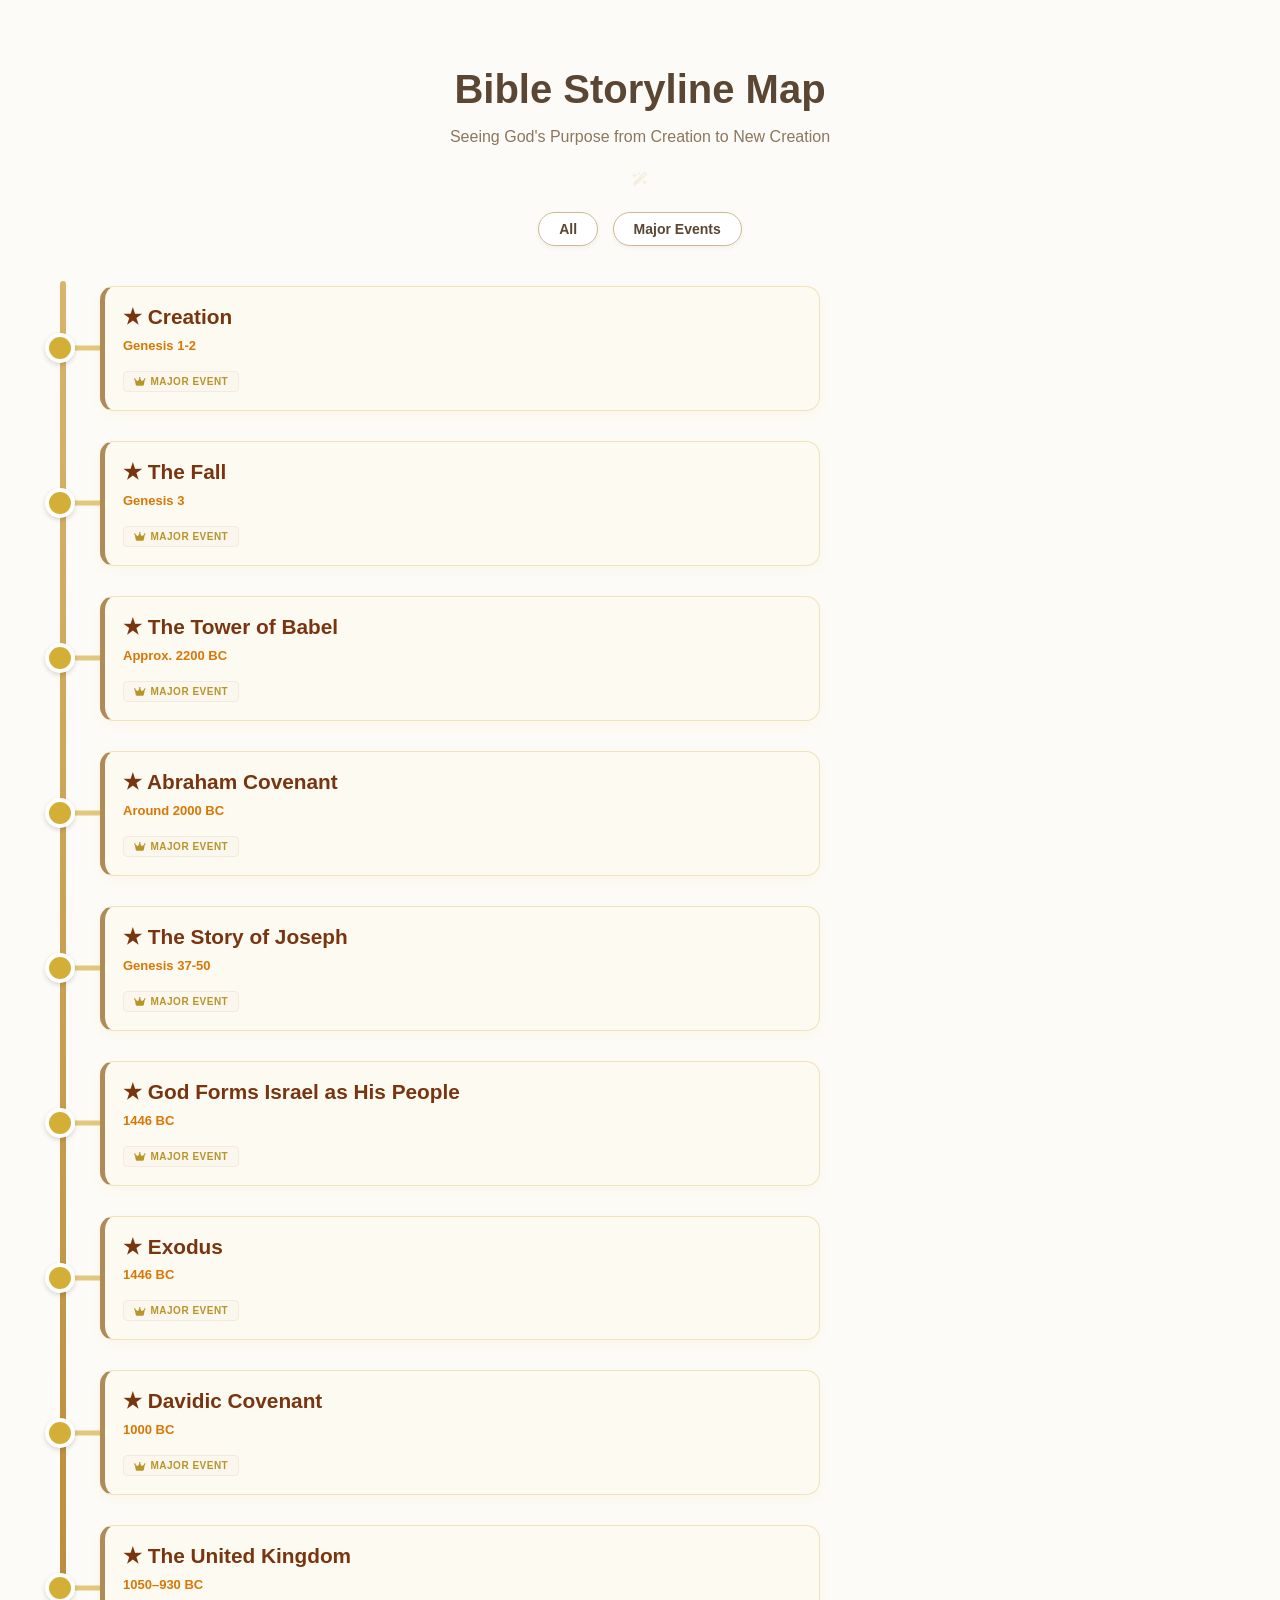
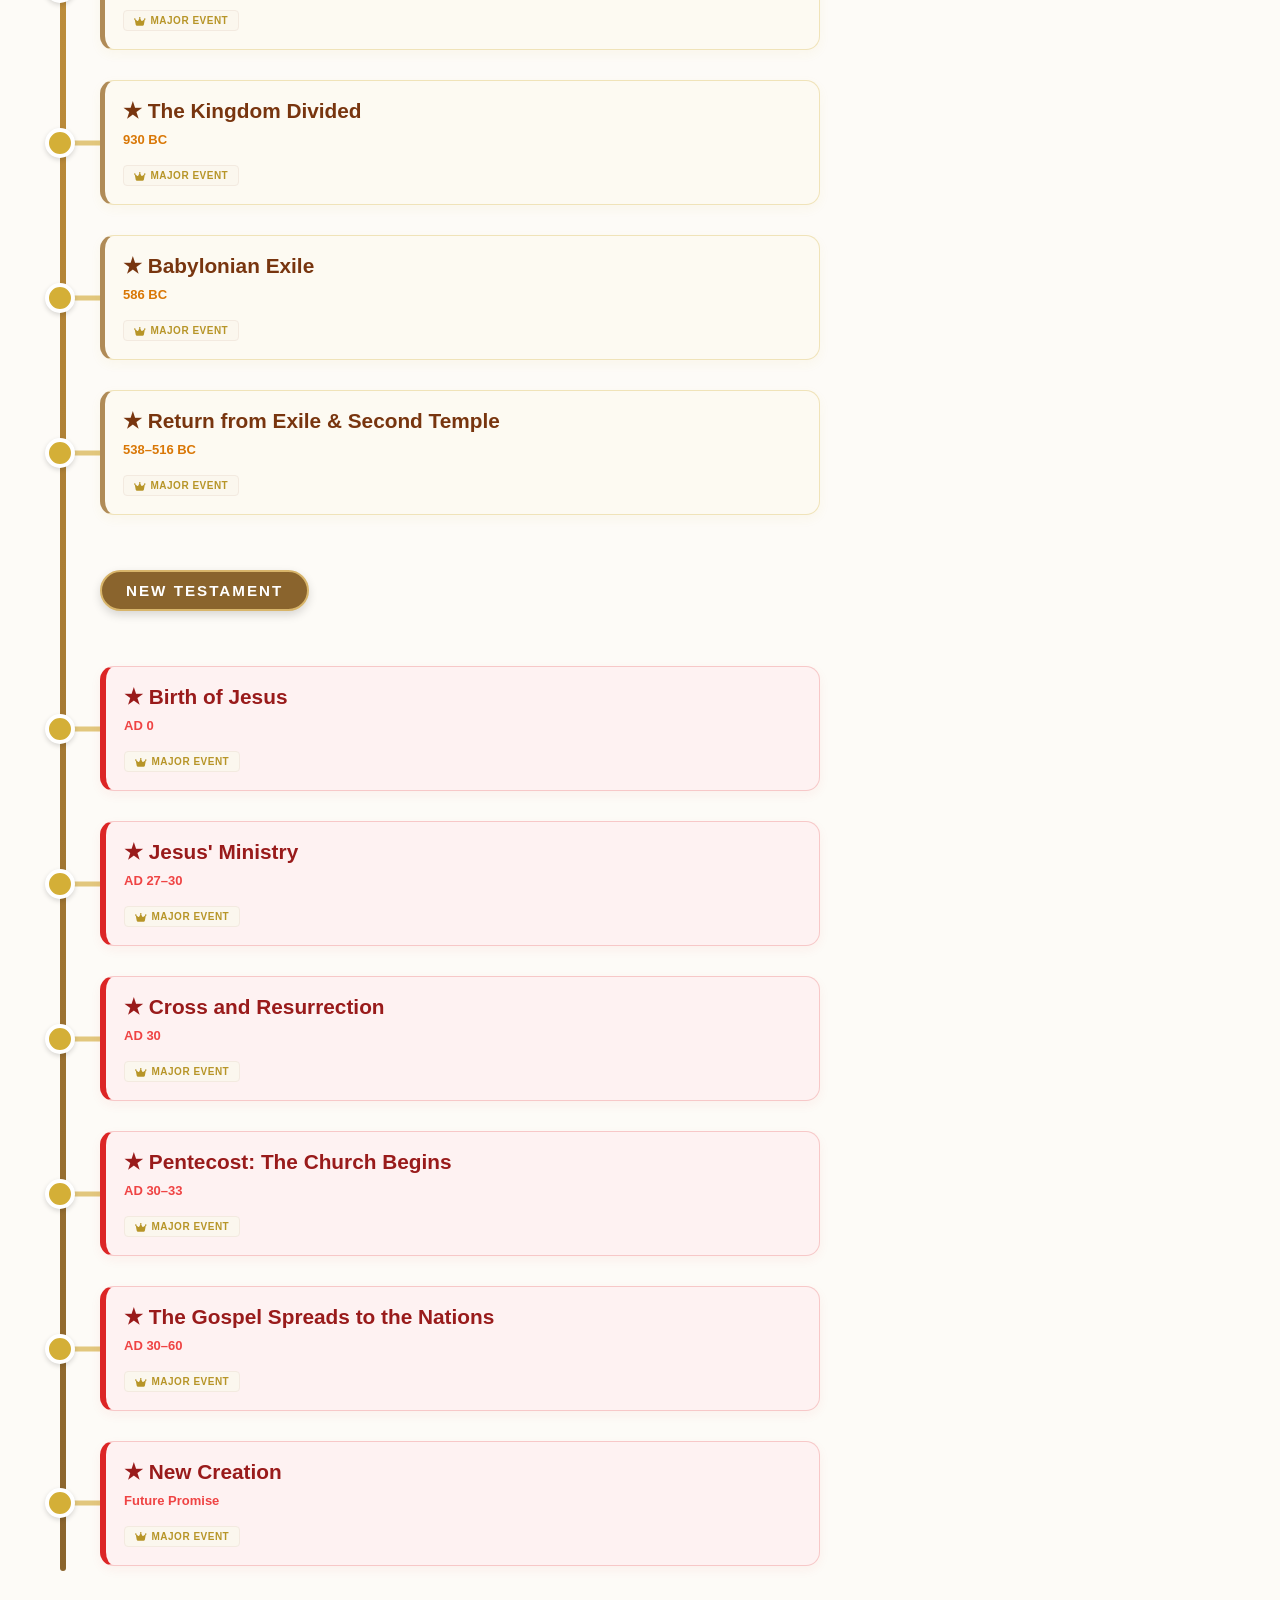
==== commit 9a108abf: "compact event data and fix css" ====
--- a/index.html
+++ b/index.html
@@ -55,6 +55,16 @@
   <!-- Data object should load first -->
   <script src="js/events.js"></script>
 
+  <!-- 2. Unpack it into a global 'events' array right here -->
+  <script>
+    const events = eventsData.data.map(row => {
+      return eventsData.keys.reduce((obj, key, i) => {
+        obj[key] = row[i];
+        return obj;
+      }, {});
+    });
+  </script>
+
   <!-- App Logic Layout Blocks -->
   <script src="js/timeline.js"></script>
   <script src="js/ui.js"></script>
--- a/css/timeline.css
+++ b/css/timeline.css
@@ -1,14 +1,140 @@
 /* ==========================================================
-   DESKTOP CORE LAYOUT GRID
+   1. DESKTOP GRID (3-COLUMNS) - Screens wider than 1400px
    ========================================================== */
 .page {
     display: grid;
-    grid-template-columns: minmax(340px, 1fr) 640px minmax(340px, 1fr);
+    grid-template-columns: minmax(320px, 1fr) 640px minmax(320px, 1fr);
     gap: 40px;
     max-width: 1600px;
     margin: 0 auto 100px;
     padding: 0 20px;
     align-items: start;
+}
+
+/* ==========================================================
+   2. LAPTOP GRID (2-COLUMNS) - Screens between 992px and 1400px
+   ========================================================== */
+@media (max-width: 1400px) and (min-width: 993px) {
+    .page {
+        grid-template-columns: 1fr 400px !important;
+        /* Timeline on left, single panel on right */
+        gap: 30px;
+    }
+
+    /* Force the timeline spine track to sit on the left-side of its column */
+    .timeline::before {
+        left: 40px !important;
+        transform: none !important;
+    }
+
+    /* Align all timeline event cards to behave as left-aligned */
+    .event {
+        width: 100% !important;
+        left: 0 !important;
+        padding-left: 80px !important;
+        padding-right: 10px !important;
+        text-align: left !important;
+    }
+
+    /* Force all dot pointers to line up over the left-aligned track */
+    .event::before {
+        left: 40px !important;
+        right: auto !important;
+        width: 40px !important;
+    }
+
+    .event.left .dot,
+    .event.right .dot {
+        left: 40px !important;
+        right: auto !important;
+        transform: translate(-50%, -50%) !important;
+    }
+
+    .event.active.major .dot,
+    .event.active.minor .dot {
+        transform: translate(-50%, -50%) scale(1.25) !important;
+    }
+}
+
+/* ==========================================================
+   3. MOBILE GRID (1-COLUMN) - Screens 992px and below
+   ========================================================== */
+@media (max-width: 992px) {
+    .page {
+        grid-template-columns: 1fr;
+        gap: 0;
+        max-width: 650px;
+    }
+
+    .timeline::before {
+        left: 20px;
+        transform: none;
+    }
+
+    .event {
+        width: 100% !important;
+        left: 0 !important;
+        padding-left: 50px !important;
+        padding-right: 10px !important;
+        text-align: left !important;
+    }
+
+    .event::before {
+        left: 20px !important;
+        right: auto !important;
+        width: 30px !important;
+    }
+
+    .event.left .dot,
+    .event.right .dot {
+        left: 20px !important;
+        right: auto !important;
+        transform: translate(-50%, -50%) !important;
+    }
+}
+
+/* ==========================================================
+   4. TESTAMENT SECTION DIVIDER (OT / NT BREAK)
+   ========================================================== */
+.timeline-divider {
+    width: 100% !important;
+    left: 0 !important;
+    text-align: center;
+    padding: 40px 0;
+    position: relative;
+    z-index: 2;
+    clear: both;
+    box-sizing: border-box;
+}
+
+.timeline-divider-content {
+    display: inline-block;
+    background: #8A642D;
+    /* Deep gold/bronze matching your spine gradient */
+    color: white;
+    padding: 10px 24px;
+    border-radius: 999px;
+    font-size: 0.95rem;
+    font-weight: bold;
+    letter-spacing: 2px;
+    text-transform: uppercase;
+    box-shadow: 0 4px 10px rgba(0, 0, 0, 0.15);
+    border: 2px solid #D8B56A;
+}
+
+/* Responsive adjustments to keep the label clear of the spine track line */
+@media (max-width: 1400px) and (min-width: 993px) {
+    .timeline-divider {
+        padding-left: 80px !important;
+        text-align: left !important;
+    }
+}
+
+@media (max-width: 992px) {
+    .timeline-divider {
+        padding-left: 50px !important;
+        text-align: left !important;
+    }
 }
 
 /* ==========================================================
@@ -147,44 +273,116 @@
 }
 
 /* ==========================================================
-   RESPONSIVE LAYOUT ENGINE MEDIA QUERY
-   ========================================================== */
-@media (max-width: 992px) {
-    .page {
-        grid-template-columns: 1fr;
-        gap: 0;
-        max-width: 650px;
-    }
-
-    .timeline::before {
-        left: 20px;
-        transform: none;
-    }
-
-    .event.left,
-    .event.right {
-        width: 100%;
-        left: 0;
-        padding-left: 50px;
-        padding-right: 10px;
-        text-align: left;
-    }
-
-    .event::before {
-        left: 20px !important;
-        right: auto !important;
-        width: 30px !important;
-    }
-
-    .event.left .dot,
-    .event.right .dot {
-        left: 20px !important;
-        right: auto !important;
-        transform: translate(-50%, -50%) !important;
-    }
-
-    .event.active.major .dot,
-    .event.active.minor .dot {
-        transform: translate(-50%, -50%) scale(1.2) !important;
-    }
+   BASE CARD STYLES
+   ========================================================== */
+.card {
+    padding: 16px;
+    border-radius: 12px;
+    cursor: pointer;
+    transition: all 0.25s ease;
+}
+
+/* Update the detail card to feature the left-stripe UI */
+.event-detail-card {
+    padding: 20px;
+    background: #ffffff;
+    border-left: 8px solid #ccc;
+    /* Default (Minor) */
+    box-shadow: 0 4px 6px rgba(0, 0, 0, 0.1);
+    height: 100%;
+    overflow-y: auto;
+}
+
+/* Major event stripe */
+.event-detail-card.major {
+    border-left-color: #b08b57;
+    /* Matches your rich gold border */
+}
+
+/* Minor event stripe */
+.event-detail-card.minor {
+    border-left-color: #5B7DBD;
+    /* Matches your muted blue border */
+}
+
+/* ==========================================================
+   UPDATED MINOR EVENT CARD (MUTED BLUE)
+   ========================================================== */
+.minor .card {
+    background: white;
+    border: 1px solid rgba(91, 125, 189, .15);
+    border-left: 4px solid #5B7DBD;
+}
+
+.major .card {
+    background: #fffdf6;
+    border-left: 6px solid #D4AF37;
+}
+
+/* Minor event label tag */
+.minor-label {
+    display: inline-flex;
+    align-items: center;
+    gap: 6px;
+    padding: 4px 10px;
+    border-radius: 4px;
+    font-size: 11px;
+    font-weight: 700;
+    letter-spacing: 0.5px;
+    background-color: #f0f4f8;
+    color: #7188a9;
+    /* Soft slate text */
+    border: 1px solid #e2e8f0;
+}
+
+/* Dynamic glow when a minor card is active/selected */
+.event.minor.active .card {
+    box-shadow:
+        0 0 0 3px rgba(91, 125, 189, 0.15),
+        0 10px 15px -3px rgba(91, 125, 189, 0.1);
+    border-top-color: #5B7DBD;
+}
+
+/* ==========================================================
+   ELEVATED MAJOR EVENT CARD (DOMINANT GOLD)
+   ========================================================== */
+.event.major .card {
+    border-left: 5px solid #b08b57;
+    background: #ffffff;
+}
+
+.event.major .card h2 {
+    color: #5a4632;
+    /* Deep warm brown for commanding contrast */
+    font-size: 1.3rem;
+    /* Visually larger than minor cards */
+    margin-top: 0;
+    margin-bottom: 8px;
+}
+
+/* Major event label tag */
+.major-label {
+    display: inline-flex;
+    align-items: center;
+    gap: 6px;
+    padding: 4px 10px;
+    border-radius: 4px;
+    font-size: 11px;
+    font-weight: 700;
+    letter-spacing: 0.5px;
+    background-color: #fbf7ee;
+    color: #b08b57;
+    border: 1px solid #f3eae0;
+}
+
+/* Dynamic glow when a major card is active/selected */
+.event.major.active .card {
+    box-shadow: 0 0 0 3px rgba(176, 139, 87, 0.2), 0 10px 20px -5px rgba(90, 70, 50, 0.15);
+}
+
+.year {
+    font-size: 0.9rem;
+    font-weight: bold;
+    color: #8c765c;
+    margin-bottom: 8px;
 }
--- a/css/ui.css
+++ b/css/ui.css
@@ -96,68 +96,99 @@
 }
 
 /* ==========================================================
-   ATMOSPHERIC TESTAMENT COLOR THEMING
-   ========================================================== */
-/* Old Testament (Amber Parchment) */
+   ATMOSPHERIC TESTAMENT COLOR THEMING (All Devices & Panels)
+   ========================================================= */
+
+/* --- 1. OLD TESTAMENT ERA (Amber Parchment Theme) --- */
+
+/* The Card Item on the Timeline */
 .event.testament-ot .card {
     background: #fdfaf2 !important;
-    border: 1px solid rgba(180, 83, 9, 0.25) !important;
-    border-left: 6px solid #b45309 !important;
-    box-shadow: 0 4px 12px rgba(180, 83, 9, 0.04) !important;
-}
-
-.event.testament-ot .card h2 {
+}
+
+/* Card Heading (Title) */
+.event.testament-ot .card h2,
+.event.major.testament-ot .card h2,
+.event.minor.testament-ot .card h2 {
     color: #78350f !important;
 }
 
-.event.testament-ot .card .year {
+/* Card Year Label */
+.event.testament-ot .card .year,
+.event.major.testament-ot .card .year,
+.event.minor.testament-ot .card .year {
     color: #d97706 !important;
 }
 
+/* Card Hover Interactions */
+.event.testament-ot .card:hover,
+.event.major.testament-ot .card:hover,
+.event.minor.testament-ot .card:hover {
+    transform: translateY(-4px) scale(1.02);
+    box-shadow: 0 14px 28px rgba(180, 83, 9, 0.15) !important;
+}
+
+/* The Expanded Side Detail Panels & Mobile Modals */
 .detail.testament-ot,
-.modal.testament-ot #modalBody {
+.modal.testament-ot #modalBody,
+#modalBody.testament-ot {
     border-top: 6px solid #b45309 !important;
     background-color: #fdfaf2 !important;
 }
 
 .detail.testament-ot h2,
-.modal.testament-ot h2 {
+.modal.testament-ot h2,
+#modalBody.testament-ot h2 {
     color: #78350f !important;
 }
 
-.event.testament-ot .card:hover {
-    box-shadow: 0 14px 28px rgba(180, 83, 9, 0.15) !important;
-}
-
-/* New Testament (Gospel Crimson) */
-.event.testament-nt .card {
+
+/* --- 2. NEW TESTAMENT ERA (Gospel Crimson Theme) --- */
+
+/* The Card Item on the Timeline */
+.event.testament-nt .card,
+.event.major.testament-nt .card,
+.event.minor.testament-nt .card {
     background: #fef2f2 !important;
     border: 1px solid rgba(220, 38, 38, 0.2) !important;
     border-left: 6px solid #dc2626 !important;
     box-shadow: 0 4px 12px rgba(220, 38, 38, 0.05) !important;
 }
 
-.event.testament-nt .card h2 {
+/* Card Heading (Title) */
+.event.testament-nt .card h2,
+.event.major.testament-nt .card h2,
+.event.minor.testament-nt .card h2 {
     color: #991b1b !important;
 }
 
-.event.testament-nt .card .year {
+/* Card Year Label */
+.event.testament-nt .card .year,
+.event.major.testament-nt .card .year,
+.event.minor.testament-nt .card .year {
     color: #ef4444 !important;
 }
 
+/* Card Hover Interactions */
+.event.testament-nt .card:hover,
+.event.major.testament-nt .card:hover,
+.event.minor.testament-nt .card:hover {
+    transform: translateY(-4px) scale(1.02);
+    box-shadow: 0 14px 28px rgba(220, 38, 38, 0.15) !important;
+}
+
+/* The Expanded Side Detail Panels & Mobile Modals */
 .detail.testament-nt,
-.modal.testament-nt #modalBody {
+.modal.testament-nt #modalBody,
+#modalBody.testament-nt {
     border-top: 6px solid #dc2626 !important;
     background-color: #fef2f2 !important;
 }
 
 .detail.testament-nt h2,
-.modal.testament-nt h2 {
+.modal.testament-nt h2,
+#modalBody.testament-nt h2 {
     color: #991b1b !important;
-}
-
-.event.testament-nt .card:hover {
-    box-shadow: 0 14px 28px rgba(220, 38, 38, 0.15) !important;
 }
 
 /* ==========================================================
@@ -413,8 +444,63 @@
     background: #ebdcc5;
 }
 
+/* Laptop specific visibility tweaks */
+@media (max-width: 1400px) {
+    #leftDetail {
+        display: none !important;
+        /* Hide left detail panel on laptops */
+    }
+
+    /* Make sure the right sidebar can scroll internally if content is long */
+    .right-detail {
+        max-height: calc(100vh - 80px);
+        overflow-y: auto;
+    }
+}
+
+.swipe-hint {
+    display: none;
+    /* Hidden by default on desktop */
+}
+
+/* Modal Content Transition Animations */
+#modalBody {
+    transition: opacity 0.15s ease-in-out;
+}
+
+#modalBody.fade-out {
+    opacity: 0;
+}
+
+/* Mobile specific visibility tweaks */
 @media (max-width: 992px) {
-    .detail {
-        display: none !important;
+    .swipe-hint {
+        display: flex;
+        justify-content: center;
+        align-items: center;
+        gap: 8px;
+        margin-top: 30px;
+        font-size: 0.85rem;
+        color: #8c765c;
+        opacity: 0.7;
+        font-weight: 500;
+        text-transform: uppercase;
+        letter-spacing: 1px;
+    }
+
+    .swipe-hint i {
+        animation: nudge 1.5s infinite;
+    }
+}
+
+@keyframes nudge {
+
+    0%,
+    100% {
+        transform: translateX(0);
+    }
+
+    50% {
+        transform: translateX(3px);
     }
 }
